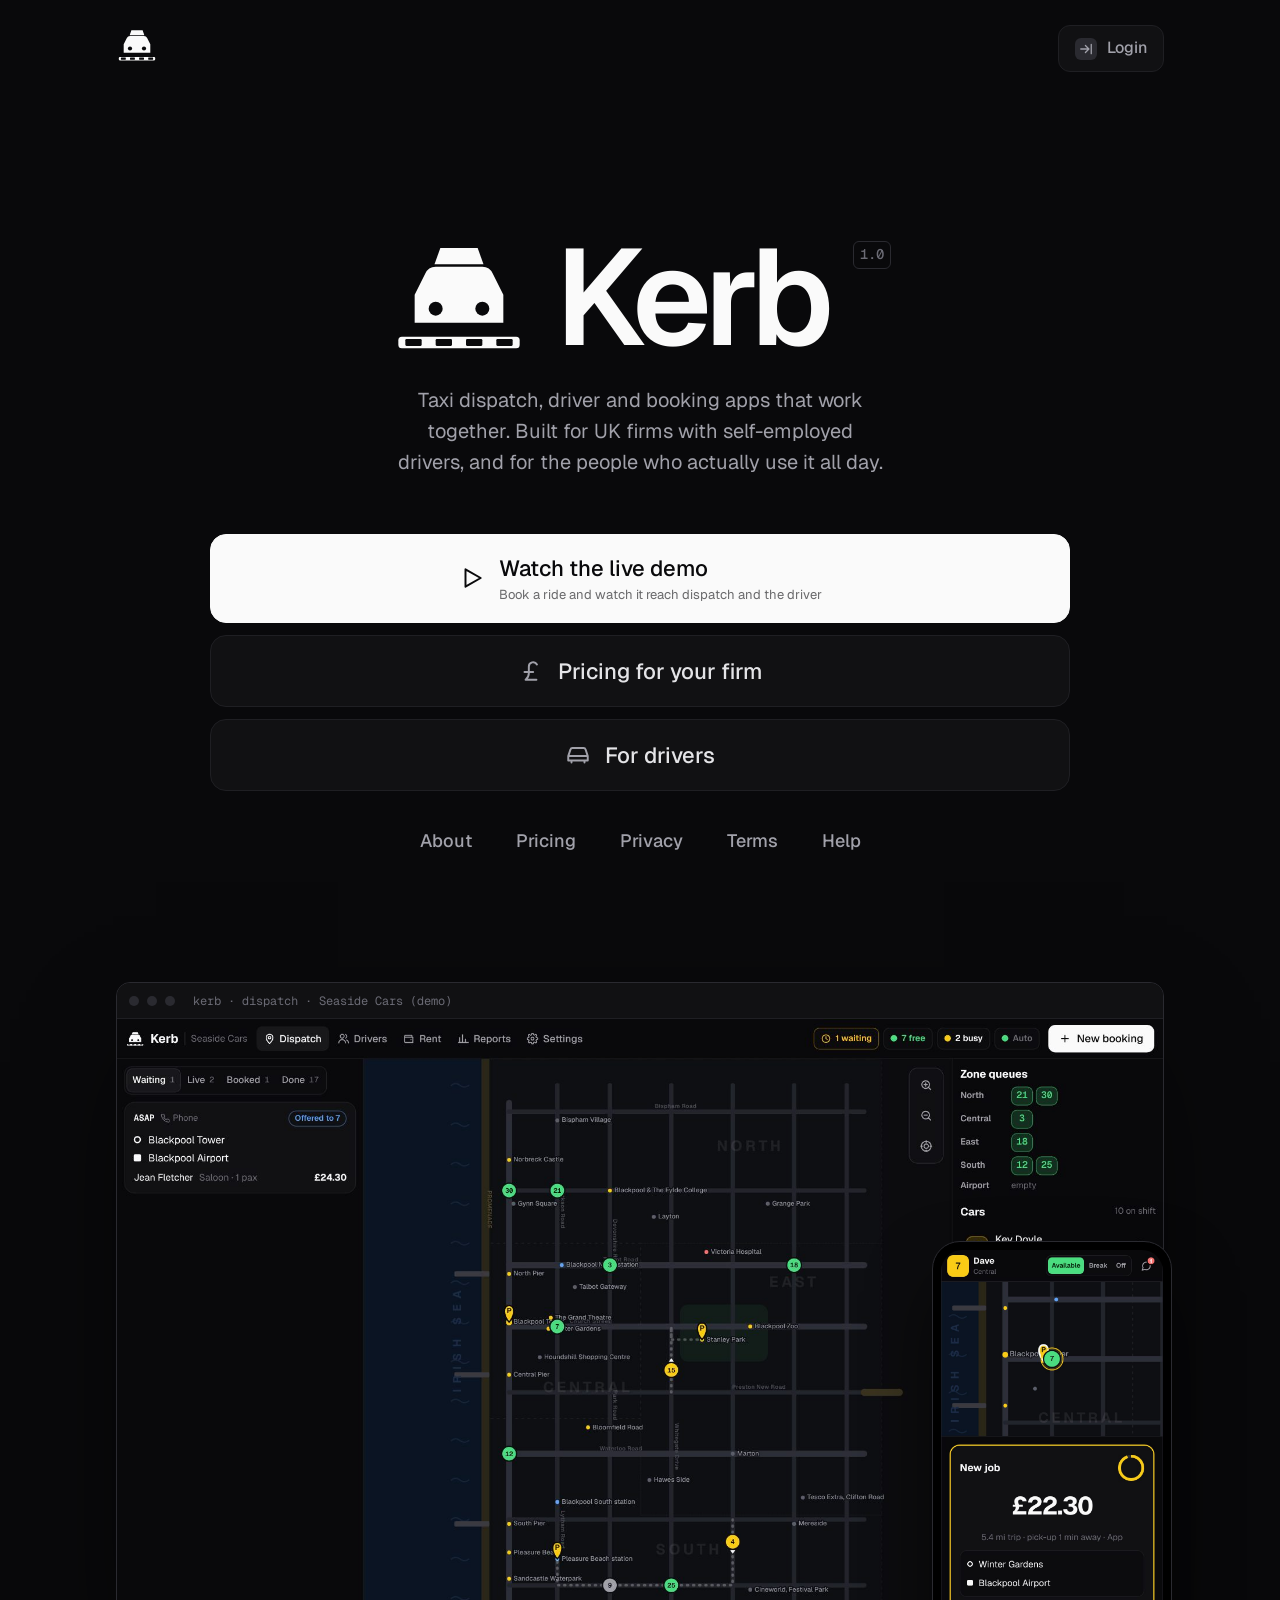
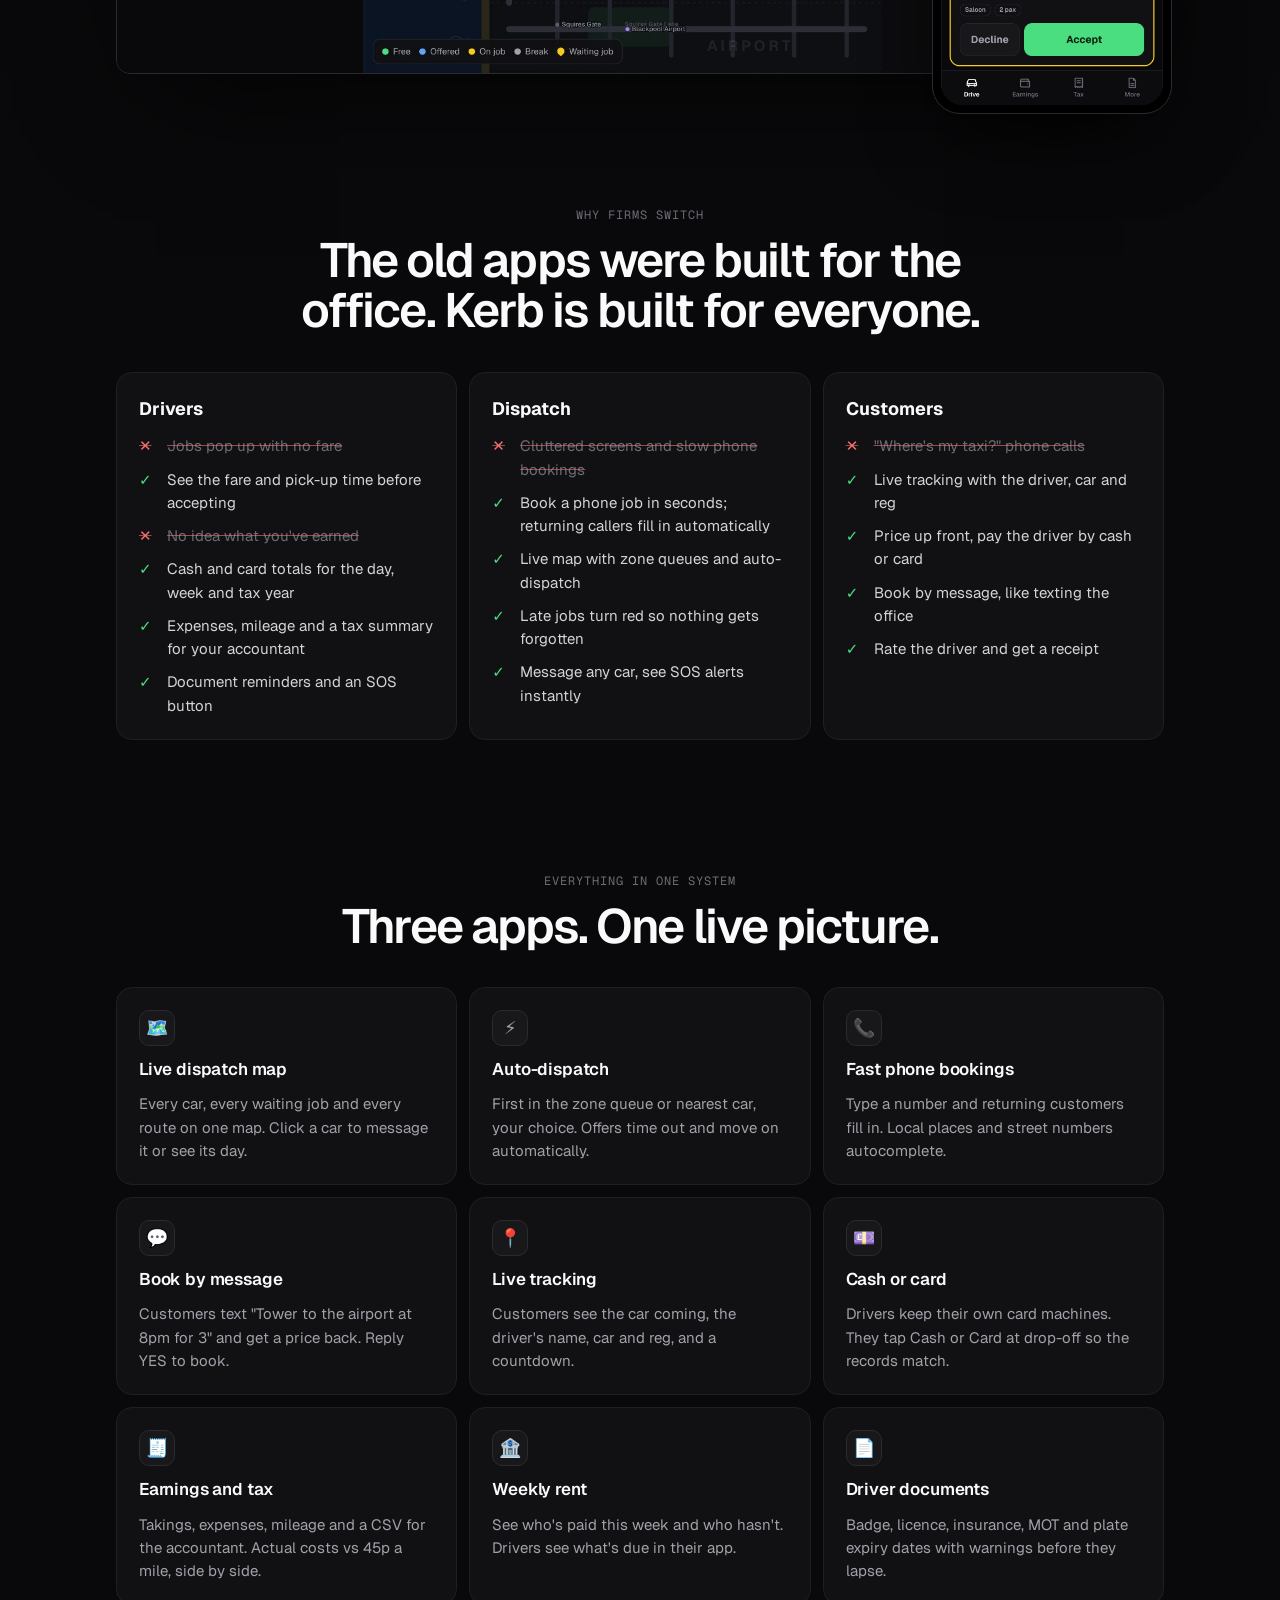
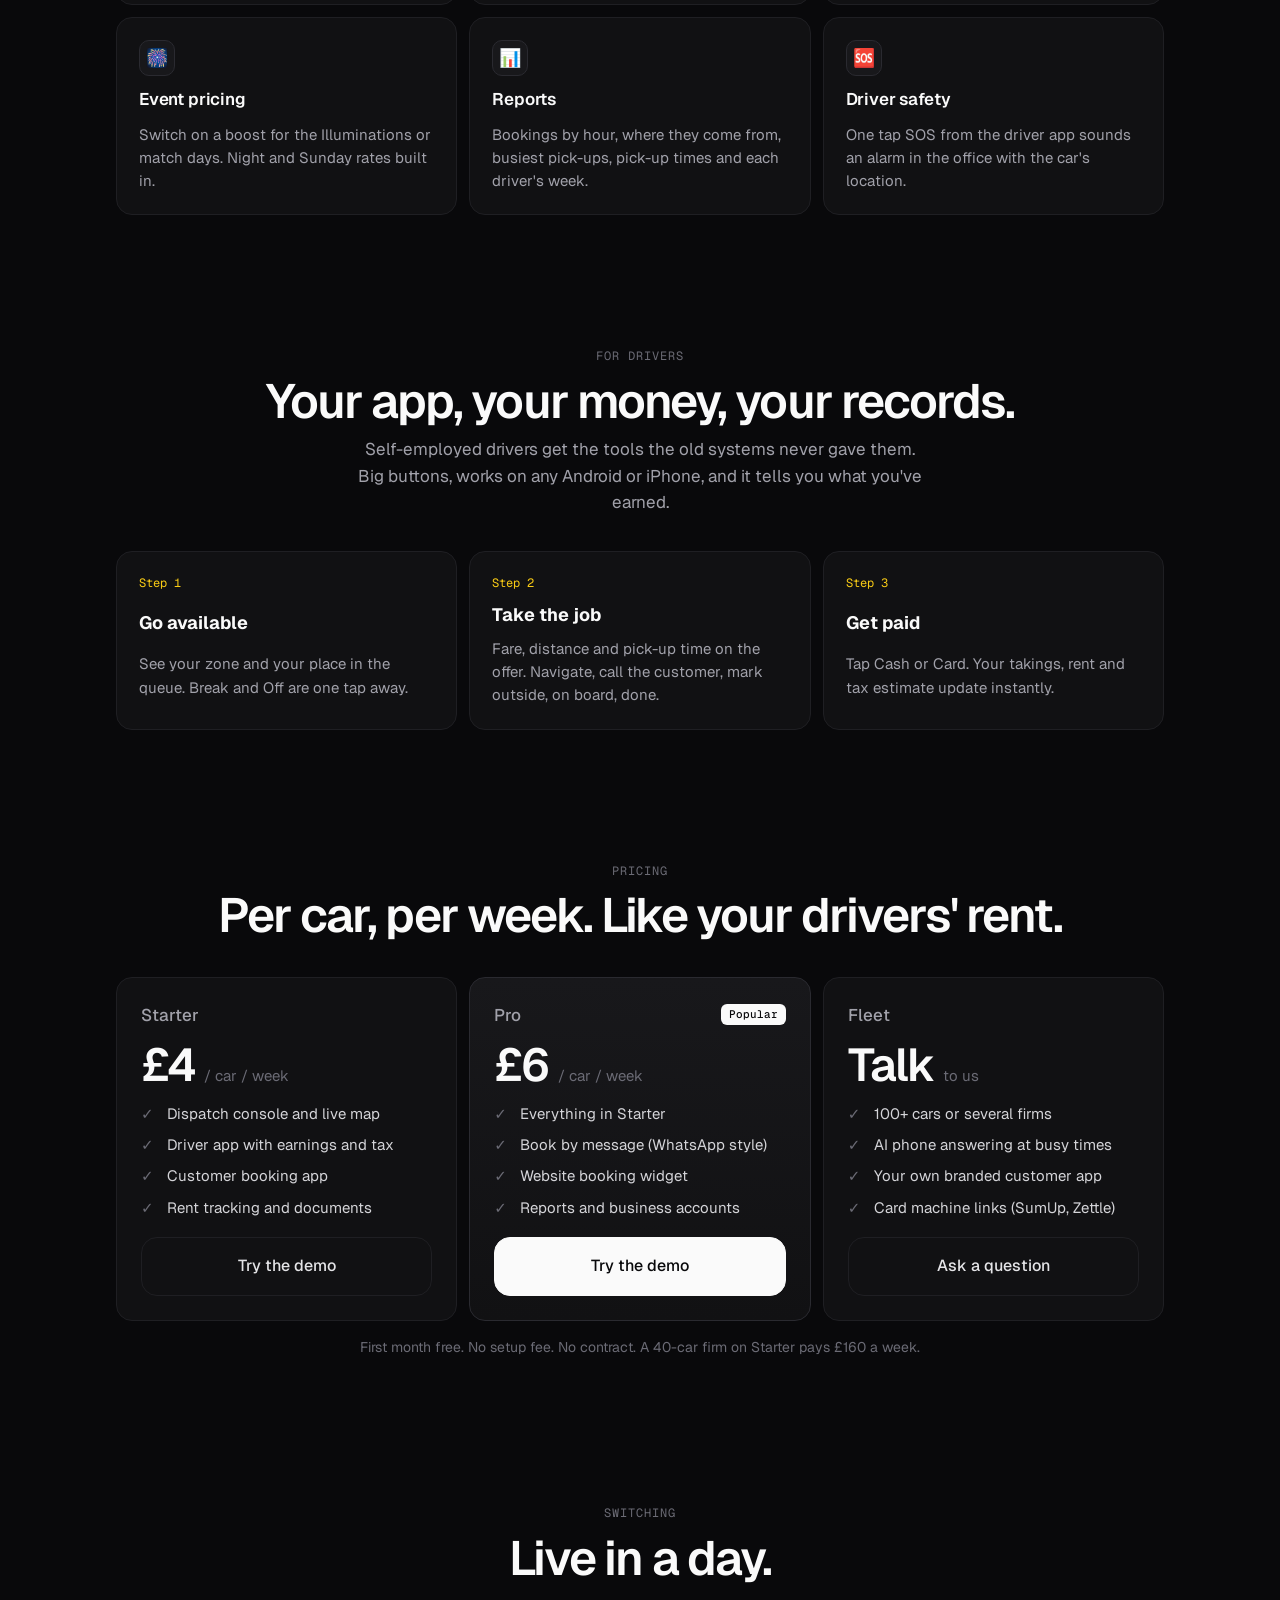
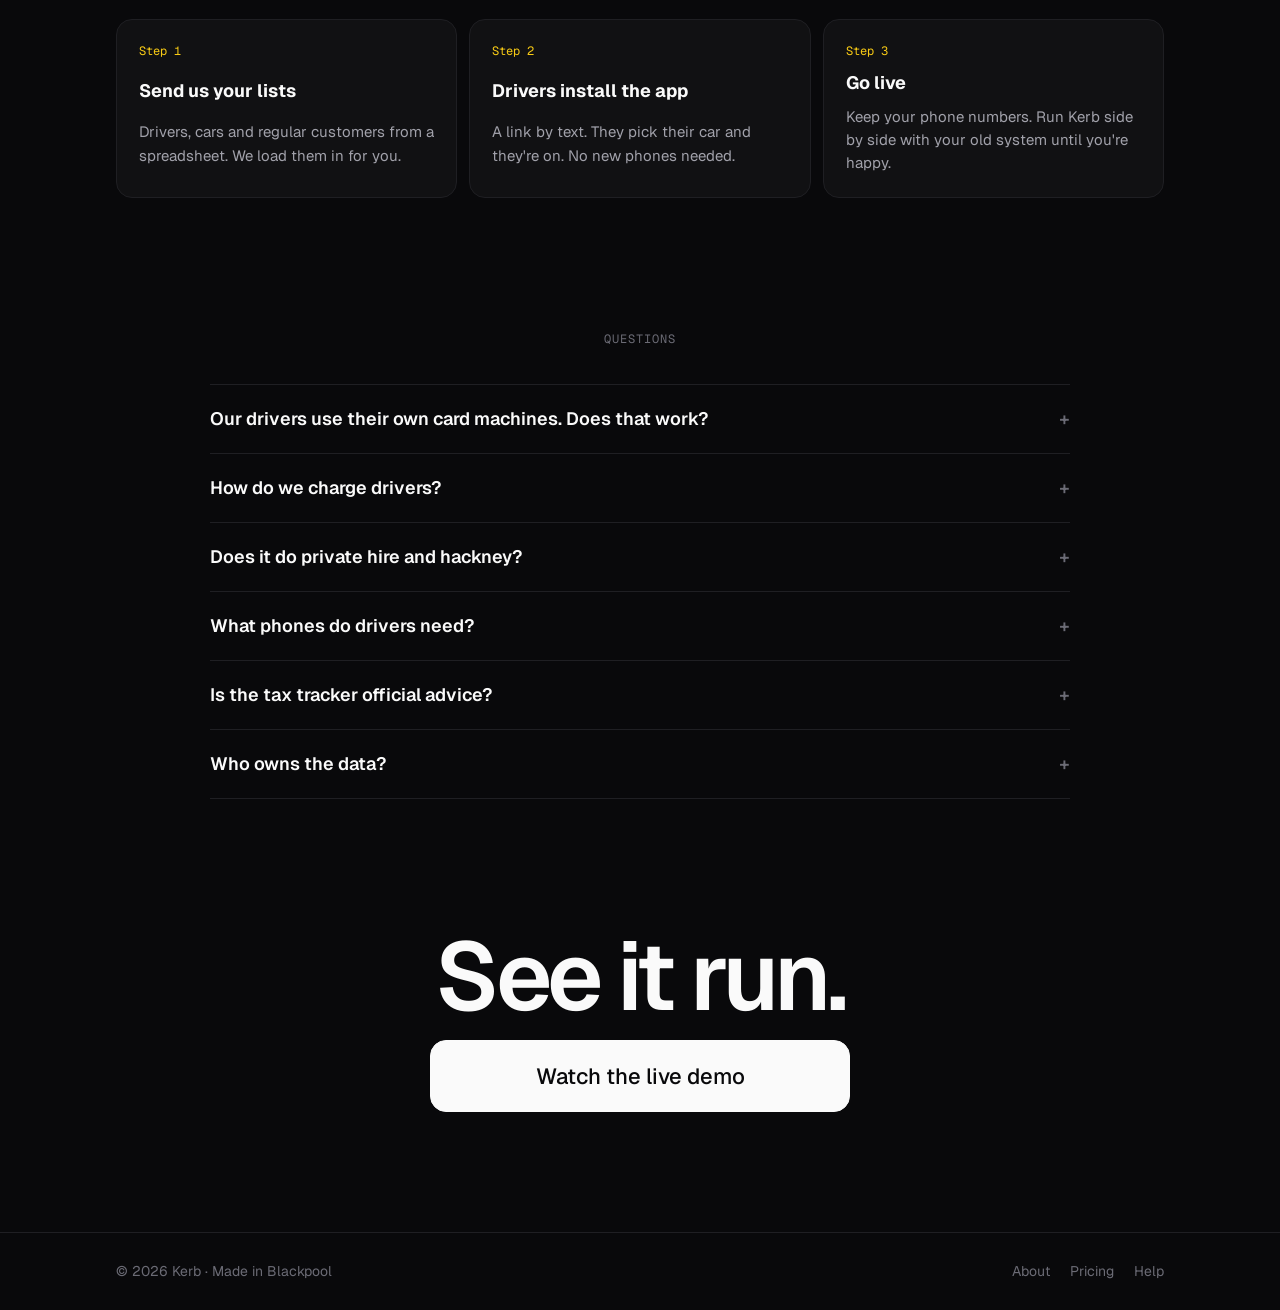
==== kerb/index.html @ 684c8a91 "Add Kerb: taxi booking, driver and dispatch apps plus website Customer app (booking, live tracking, " ====
<!doctype html>
<html lang="en">
<head>
<meta charset="utf-8">
<meta name="viewport" content="width=device-width, initial-scale=1, viewport-fit=cover">
<title>Kerb</title>
<meta name="claude:viewport-fit-sides" content="cover">
<meta name="description" content="Kerb: taxi dispatch, driver and customer booking apps that work together. Built for UK firms with self-employed drivers.">
<meta name="theme-color" content="#09090B">
<meta property="og:title" content="Kerb">
<meta property="og:description" content="Dispatch and booking that drivers actually like.">
<meta property="og:image" content="assets/shot-dispatch.jpg">
<link rel="icon" href="assets/icon.svg" type="image/svg+xml">
<link rel="preconnect" href="https://fonts.googleapis.com">
<link rel="preconnect" href="https://fonts.gstatic.com" crossorigin>
<link rel="stylesheet" href="https://fonts.googleapis.com/css2?family=Geist:wght@400;500;600;700&family=Geist+Mono:wght@400;500&display=swap">
<link rel="stylesheet" href="css/tokens.css">
<link rel="stylesheet" href="css/site.css">
</head>
<body class="site">
<svg width="0" height="0" style="position:absolute" aria-hidden="true">
  <defs>
    <symbol id="logo" viewBox="0 0 120 120">
      <path fill="currentColor" d="M44 18h32l5 14H39z"/>
      <path fill="currentColor" d="M22 58l9-18a10 10 0 0 1 9-6h40a10 10 0 0 1 9 6l9 18v24H22z"/>
      <circle cx="40" cy="70" r="6" fill="var(--bg)"/><circle cx="80" cy="70" r="6" fill="var(--bg)"/>
      <rect x="8" y="94" width="104" height="10" rx="3" fill="currentColor"/>
      <rect x="14" y="96" width="14" height="6" rx="1" fill="var(--bg)"/><rect x="40" y="96" width="14" height="6" rx="1" fill="var(--bg)"/><rect x="66" y="96" width="14" height="6" rx="1" fill="var(--bg)"/><rect x="92" y="96" width="14" height="6" rx="1" fill="var(--bg)"/>
    </symbol>
  </defs>
</svg>

<div class="page">
  <header class="top">
    <a href="#top" aria-label="Kerb home"><svg class="logo" width="42" height="42" viewBox="0 0 120 120"><use href="#logo"/></svg></a>
    <a class="login" href="app.html#dispatch" data-app="dispatch"><span class="ic"><svg width="14" height="14" viewBox="0 0 24 24" fill="none" stroke="currentColor" stroke-width="2.2" stroke-linecap="round" stroke-linejoin="round"><path d="M3 12h13M11 6l6 6-6 6M21 4v16"/></svg></span>Login</a>
  </header>

  <main id="top">
    <div class="hero narrow">
      <div class="brand">
        <svg class="logo" viewBox="0 0 120 120" aria-hidden="true"><use href="#logo"/></svg>
        <h1>Kerb</h1><span class="ver">1.0</span>
      </div>
      <p class="tag">Taxi dispatch, driver and booking apps that work together. Built for UK firms with self-employed drivers, and for the people who actually use it all day.</p>

      <nav class="stack" aria-label="Main">
        <a class="big primary" href="app.html#demo" data-app="demo">
          <svg viewBox="0 0 24 24" fill="none" stroke="currentColor" stroke-width="1.8" stroke-linecap="round" stroke-linejoin="round"><path d="M6 4l14 8-14 8z"/></svg>
          <span>Watch the live demo<span class="sub">Book a ride and watch it reach dispatch and the driver</span></span>
        </a>
        <a class="big" href="#pricing">
          <svg viewBox="0 0 24 24" fill="none" stroke="currentColor" stroke-width="1.8" stroke-linecap="round" stroke-linejoin="round"><path d="M17 20H7c2-1.5 3-3.5 3-6V8a4 4 0 0 1 7.5-2M6 13h8"/></svg>
          Pricing for your firm
        </a>
        <a class="big" href="#drivers">
          <svg viewBox="0 0 24 24" fill="none" stroke="currentColor" stroke-width="1.8" stroke-linecap="round" stroke-linejoin="round"><path d="M5 17h14M6 17v2M18 17v2M3 13l2-6a2 2 0 0 1 2-1.4h10A2 2 0 0 1 19 7l2 6v4H3zM3 13h18"/></svg>
          For drivers
        </a>
      </nav>

      <nav class="links" aria-label="Info">
        <a href="#why">About</a>
        <a href="#pricing">Pricing</a>
        <a href="#faq">Privacy</a>
        <a href="#faq">Terms</a>
        <a href="#faq">Help</a>
      </nav>
    </div>

    <div class="shots">
      <div class="window">
        <div class="chrome"><i></i><i></i><i></i><span>kerb · dispatch · Seaside Cars (demo)</span></div>
        <img class="contain" src="assets/shot-dispatch.jpg" alt="Kerb dispatch console: a live map of Blackpool with cars, zone queues and the job board" width="1440" height="900">
      </div>
      <div class="phone"><img src="assets/shot-driver.jpg" alt="Kerb driver app showing a new job offer with the fare and Accept button" width="390" height="800"></div>
    </div>

    <section id="why">
      <div class="sh">
        <span class="k">Why firms switch</span>
        <h2>The old apps were built for the office. Kerb is built for everyone.</h2>
      </div>
      <div class="pains">
        <div class="pain"><h3>Drivers</h3><ul>
          <li class="was">Jobs pop up with no fare</li><li class="now">See the fare and pick-up time before accepting</li>
          <li class="was">No idea what you've earned</li><li class="now">Cash and card totals for the day, week and tax year</li>
          <li class="now">Expenses, mileage and a tax summary for your accountant</li>
          <li class="now">Document reminders and an SOS button</li></ul></div>
        <div class="pain"><h3>Dispatch</h3><ul>
          <li class="was">Cluttered screens and slow phone bookings</li><li class="now">Book a phone job in seconds; returning callers fill in automatically</li>
          <li class="now">Live map with zone queues and auto-dispatch</li>
          <li class="now">Late jobs turn red so nothing gets forgotten</li>
          <li class="now">Message any car, see SOS alerts instantly</li></ul></div>
        <div class="pain"><h3>Customers</h3><ul>
          <li class="was">"Where's my taxi?" phone calls</li><li class="now">Live tracking with the driver, car and reg</li>
          <li class="now">Price up front, pay the driver by cash or card</li>
          <li class="now">Book by message, like texting the office</li>
          <li class="now">Rate the driver and get a receipt</li></ul></div>
      </div>
    </section>

    <section id="features">
      <div class="sh"><span class="k">Everything in one system</span><h2>Three apps. One live picture.</h2></div>
      <div class="grid">
        <div class="feat"><span class="fi">🗺️</span><h3>Live dispatch map</h3><p>Every car, every waiting job and every route on one map. Click a car to message it or see its day.</p></div>
        <div class="feat"><span class="fi">⚡</span><h3>Auto-dispatch</h3><p>First in the zone queue or nearest car, your choice. Offers time out and move on automatically.</p></div>
        <div class="feat"><span class="fi">📞</span><h3>Fast phone bookings</h3><p>Type a number and returning customers fill in. Local places and street numbers autocomplete.</p></div>
        <div class="feat"><span class="fi">💬</span><h3>Book by message</h3><p>Customers text "Tower to the airport at 8pm for 3" and get a price back. Reply YES to book.</p></div>
        <div class="feat"><span class="fi">📍</span><h3>Live tracking</h3><p>Customers see the car coming, the driver's name, car and reg, and a countdown.</p></div>
        <div class="feat"><span class="fi">💷</span><h3>Cash or card</h3><p>Drivers keep their own card machines. They tap Cash or Card at drop-off so the records match.</p></div>
        <div class="feat"><span class="fi">🧾</span><h3>Earnings and tax</h3><p>Takings, expenses, mileage and a CSV for the accountant. Actual costs vs 45p a mile, side by side.</p></div>
        <div class="feat"><span class="fi">🏦</span><h3>Weekly rent</h3><p>See who's paid this week and who hasn't. Drivers see what's due in their app.</p></div>
        <div class="feat"><span class="fi">📄</span><h3>Driver documents</h3><p>Badge, licence, insurance, MOT and plate expiry dates with warnings before they lapse.</p></div>
        <div class="feat"><span class="fi">🎆</span><h3>Event pricing</h3><p>Switch on a boost for the Illuminations or match days. Night and Sunday rates built in.</p></div>
        <div class="feat"><span class="fi">📊</span><h3>Reports</h3><p>Bookings by hour, where they come from, busiest pick-ups, pick-up times and each driver's week.</p></div>
        <div class="feat"><span class="fi">🆘</span><h3>Driver safety</h3><p>One tap SOS from the driver app sounds an alarm in the office with the car's location.</p></div>
      </div>
    </section>

    <section id="drivers">
      <div class="sh"><span class="k">For drivers</span><h2>Your app, your money, your records.</h2><p>Self-employed drivers get the tools the old systems never gave them. Big buttons, works on any Android or iPhone, and it tells you what you've earned.</p></div>
      <div class="steps3">
        <div class="step3"><h3>Go available</h3><p>See your zone and your place in the queue. Break and Off are one tap away.</p></div>
        <div class="step3"><h3>Take the job</h3><p>Fare, distance and pick-up time on the offer. Navigate, call the customer, mark outside, on board, done.</p></div>
        <div class="step3"><h3>Get paid</h3><p>Tap Cash or Card. Your takings, rent and tax estimate update instantly.</p></div>
      </div>
    </section>

    <section id="pricing">
      <div class="sh"><span class="k">Pricing</span><h2>Per car, per week. Like your drivers' rent.</h2></div>
      <div class="plans">
        <div class="plan">
          <div class="nm">Starter</div>
          <div class="pr">£4 <small>/ car / week</small></div>
          <ul><li>Dispatch console and live map</li><li>Driver app with earnings and tax</li><li>Customer booking app</li><li>Rent tracking and documents</li></ul>
          <a class="big" href="app.html#demo" data-app="demo">Try the demo</a>
        </div>
        <div class="plan hl">
          <div class="nm">Pro <span class="pop">Popular</span></div>
          <div class="pr">£6 <small>/ car / week</small></div>
          <ul><li>Everything in Starter</li><li>Book by message (WhatsApp style)</li><li>Website booking widget</li><li>Reports and business accounts</li></ul>
          <a class="big primary" href="app.html#demo" data-app="demo">Try the demo</a>
        </div>
        <div class="plan">
          <div class="nm">Fleet</div>
          <div class="pr">Talk <small>to us</small></div>
          <ul><li>100+ cars or several firms</li><li>AI phone answering at busy times</li><li>Your own branded customer app</li><li>Card machine links (SumUp, Zettle)</li></ul>
          <a class="big" href="#faq">Ask a question</a>
        </div>
      </div>
      <p class="beta">First month free. No setup fee. No contract. A 40-car firm on Starter pays £160 a week.</p>
    </section>

    <section id="switch">
      <div class="sh"><span class="k">Switching</span><h2>Live in a day.</h2></div>
      <div class="steps3">
        <div class="step3"><h3>Send us your lists</h3><p>Drivers, cars and regular customers from a spreadsheet. We load them in for you.</p></div>
        <div class="step3"><h3>Drivers install the app</h3><p>A link by text. They pick their car and they're on. No new phones needed.</p></div>
        <div class="step3"><h3>Go live</h3><p>Keep your phone numbers. Run Kerb side by side with your old system until you're happy.</p></div>
      </div>
    </section>

    <section id="faq">
      <div class="sh"><span class="k">Questions</span></div>
      <div class="faq narrow">
        <details><summary>Our drivers use their own card machines. Does that work?</summary><p>Yes. Customers pay the driver by cash or card, and the driver taps which at drop-off. Kerb never touches the money. Links to SumUp and Zettle readers are coming so the fare goes straight to the machine.</p></details>
        <details><summary>How do we charge drivers?</summary><p>Set each driver's weekly rent. The office sees who's paid, and drivers see what's due in their earnings screen.</p></details>
        <details><summary>Does it do private hire and hackney?</summary><p>It's built around pre-booked private hire, with zone queues for ranks. Hackney meters and council-specific rules can be added per area.</p></details>
        <details><summary>What phones do drivers need?</summary><p>Any recent Android phone or iPhone. The app is built for big thumbs, bright sun and patchy signal.</p></details>
        <details><summary>Is the tax tracker official advice?</summary><p>No. It gives drivers clear totals and estimates, and a file for their accountant. It doesn't replace an accountant or HMRC guidance.</p></details>
        <details><summary>Who owns the data?</summary><p>You do. Export your jobs, drivers and customers at any time. We don't sell data or show ads.</p></details>
      </div>
    </section>

    <section class="cta">
      <h2>See it run.</h2>
      <a class="big primary" href="app.html#demo" data-app="demo">Watch the live demo</a>
    </section>
  </main>
</div>

<footer>
  <div class="page">
    <span>© 2026 Kerb · Made in Blackpool</span>
    <span class="fl"><a href="#why">About</a><a href="#pricing">Pricing</a><a href="#faq">Help</a></span>
  </div>
</footer>

<script>
  // Inside Claude, app buttons open the live app; anywhere else they open app.html next to this page.
  (function () {
    var LIVE_APP = "https://claude.ai/artifact/KzXimsPWuop1ca4mtLKLNR";
    if (window.claude && typeof window.claude.use === "function" && LIVE_APP.indexOf("https://") === 0) {
      document.querySelectorAll("[data-app]").forEach(function (a) { a.href = LIVE_APP + "#" + a.getAttribute("data-app"); a.target = "_blank"; a.rel = "noopener"; });
    }
  })();
</script>
</body>
</html>
---- kerb/css/tokens.css ----
/* Design tokens. Dark brand look, with a taxi-amber accent used sparingly. */
:root {
  --bg: #09090B;
  --bg-2: #0C0C0E;
  --panel: #111113;
  --panel-2: #18181B;
  --hover: #1B1B20;
  --line: #1F1F23;
  --line-2: #2A2A30;
  --fg: #FAFAFA;
  --text: #D4D4D8;
  --muted: #A1A1AA;
  --dim: #6B6B75;
  --accent: #FAFAFA;
  --accent-ink: #09090B;
  --mention-bg: rgba(251, 191, 36, .07);
  --mention-line: #FBBF24;
  --ok: #4ADE80;
  --idle: #FBBF24;
  --dnd: #F87171;
  --bad: #F87171;
  --warn: #FBBF24;
  --info: #60A5FA;
  --shadow: 0 24px 80px -20px rgba(0, 0, 0, .8);
  --logo-eye: var(--bg);
  --sans: "Geist", ui-sans-serif, system-ui, -apple-system, "Segoe UI", Roboto, sans-serif;
  --mono: "Geist Mono", ui-monospace, "SF Mono", Menlo, Consolas, monospace;
  --fs: 15px;
  --r: 12px;
  --rail: 72px;
  --side: 248px;
  --panel-w: 280px;
  color-scheme: dark;
}
:root[data-skin="oled"] {
  --bg: #000000; --bg-2: #000000; --panel: #0A0A0A; --panel-2: #121212; --hover: #141414; --line: #1A1A1A; --line-2: #262626;
}
:root[data-skin="light"] {
  --bg: #FFFFFF; --bg-2: #F7F7F9; --panel: #F2F2F5; --panel-2: #E8E8ED; --hover: #EDEDF1; --line: #E4E4E9; --line-2: #D4D4DB;
  --fg: #111114; --text: #2A2A31; --muted: #5F5F6B; --dim: #8A8A96;
  --accent: #111114; --accent-ink: #FFFFFF;
  --mention-bg: rgba(217, 119, 6, .08); --mention-line: #D97706;
  --ok: #16A34A; --idle: #D97706; --dnd: #DC2626; --bad: #DC2626; --warn: #B45309; --info: #2563EB;
  --shadow: 0 24px 60px -20px rgba(0, 0, 0, .25);
  color-scheme: light;
}
---- kerb/css/site.css ----
/* Kerb website. Layout: one centred column like a product splash, then product shots and feature sections. */
* { box-sizing: border-box; }
[hidden] { display: none !important; }
html { scroll-behavior: smooth; }
body.site { margin: 0; background: var(--bg); color: var(--fg); font-family: var(--sans); font-size: 17px; line-height: 1.55; -webkit-font-smoothing: antialiased; }
body.site::before { content: ""; position: fixed; inset: 0 0 auto; height: env(safe-area-inset-top, 0px); z-index: 10; background: var(--bg); }
a { color: inherit; text-decoration: none; }
:focus-visible { outline: 2px solid var(--fg); outline-offset: 3px; border-radius: 8px; }
img { max-width: 100%; display: block; }
.logo { color: var(--fg); }

.page { max-width: 1080px; margin: 0 auto; padding-left: max(16px, env(safe-area-inset-left, 0px)); padding-right: max(16px, env(safe-area-inset-right, 0px)); }
.narrow { max-width: 860px; margin: 0 auto; }

.top { display: flex; justify-content: space-between; align-items: center; padding-block: 24px; }
.login { display: inline-flex; align-items: center; gap: 10px; padding: 10px 16px; border-radius: 12px; background: var(--panel); border: 1px solid var(--line); color: var(--muted); font-weight: 500; font-size: 16px; }
.login:hover { color: var(--fg); background: var(--panel-2); }
.login .ic { width: 22px; height: 22px; border-radius: 6px; background: var(--line-2); display: grid; place-items: center; }

.hero { display: grid; justify-items: center; padding-block: clamp(48px, 11vw, 130px) clamp(32px, 5vw, 56px); }
.brand { display: flex; align-items: center; gap: clamp(14px, 3vw, 26px); }
.brand .logo { width: clamp(80px, 15vw, 140px); height: auto; }
.brand h1 { margin: 0; font-weight: 600; font-size: clamp(60px, 14vw, 136px); letter-spacing: -.05em; line-height: 1; }
.tag { margin: 18px 0 0; color: var(--muted); font-size: clamp(17px, 2.2vw, 20px); text-align: center; max-width: 30em; text-wrap: balance; }

.stack { display: grid; gap: 12px; width: 100%; margin-top: clamp(36px, 6vw, 56px); }
.big { display: flex; align-items: center; justify-content: center; gap: 14px; min-height: 72px; padding: 16px 20px; border-radius: 16px; background: var(--panel); border: 1px solid var(--line); font-size: clamp(18px, 2.6vw, 22px); font-weight: 500; color: #E4E4E7; transition: background .15s, border-color .15s; }
.big:hover { background: var(--panel-2); border-color: var(--line-2); }
.big svg { width: 26px; height: 26px; color: var(--muted); flex: none; }
.big.primary { background: var(--fg); color: var(--bg); border-color: var(--fg); }
.big.primary svg { color: var(--bg); }
.big.primary:hover { filter: brightness(.92); }
.links { display: flex; flex-wrap: wrap; justify-content: center; gap: 10px clamp(18px, 4vw, 44px); margin-top: 36px; color: var(--muted); font-size: clamp(15px, 2vw, 18px); font-weight: 500; }
.links a:hover { color: var(--fg); }

/* product shots */
.shots { position: relative; margin-top: clamp(40px, 6vw, 72px); }
.window { border: 1px solid var(--line-2); border-radius: 14px; overflow: hidden; background: var(--bg-2); box-shadow: 0 40px 120px -40px rgba(0,0,0,.9); }
.chrome { display: flex; align-items: center; gap: 8px; height: 36px; padding: 0 12px; border-bottom: 1px solid var(--line); background: var(--panel); }
.chrome i { width: 10px; height: 10px; border-radius: 50%; background: var(--line-2); }
.chrome span { margin-left: 10px; font-family: var(--mono); font-size: 12px; color: var(--dim); }
.window img { width: 100%; height: auto; aspect-ratio: 1280 / 780; object-fit: cover; }
.phone { position: absolute; right: -8px; bottom: -40px; width: clamp(150px, 24%, 240px); border-radius: 28px; padding: 8px; background: #000; border: 1px solid var(--line-2); box-shadow: 0 30px 80px -20px rgba(0,0,0,.9); }
.phone img { border-radius: 21px; aspect-ratio: 390 / 800; object-fit: cover; width: 100%; height: auto; }
@media (max-width: 640px) { .phone { position: relative; right: auto; bottom: auto; width: 62%; margin: -60px 0 0 auto; } }

section { padding-block: clamp(80px, 11vw, 132px) 0; }
.sh { display: grid; gap: 10px; justify-items: center; text-align: center; margin-bottom: 36px; }
.k { font-family: var(--mono); font-size: 12px; color: var(--dim); letter-spacing: .08em; text-transform: uppercase; }
.sh h2 { margin: 0; font-size: clamp(30px, 5vw, 48px); font-weight: 600; letter-spacing: -.04em; line-height: 1.05; text-wrap: balance; max-width: 18em; }
.sh p { color: var(--muted); max-width: 34em; margin: 0; }

.grid { display: grid; grid-template-columns: repeat(3, minmax(0, 1fr)); gap: 12px; }
.feat { background: var(--panel); border: 1px solid var(--line); border-radius: 16px; padding: 22px; display: grid; gap: 10px; align-content: start; }
.fi { width: 36px; height: 36px; border-radius: 10px; background: var(--panel-2); border: 1px solid var(--line-2); display: grid; place-items: center; color: var(--muted); font-size: 18px; }
.feat h3 { margin: 0; font-size: 17px; font-weight: 600; letter-spacing: -.01em; }
.feat p { margin: 0; color: var(--muted); font-size: 15px; }
.feat code { font-family: var(--mono); font-size: 13px; color: var(--fg); background: var(--panel-2); padding: 1px 6px; border-radius: 5px; }
@media (max-width: 880px) { .grid { grid-template-columns: repeat(2, minmax(0, 1fr)); } }
@media (max-width: 560px) { .grid { grid-template-columns: 1fr; } }

.plans { display: grid; grid-template-columns: repeat(3, minmax(0, 1fr)); gap: 12px; }
.plan { background: var(--panel); border: 1px solid var(--line); border-radius: 16px; padding: 24px; display: grid; gap: 14px; align-content: start; }
.plan.hl { border-color: var(--line-2); background: linear-gradient(180deg, var(--panel-2), var(--panel)); }
.plan .nm { display: flex; justify-content: space-between; align-items: center; color: var(--muted); font-weight: 500; }
.pop { font-family: var(--mono); font-size: 11px; color: var(--bg); background: var(--fg); padding: 2px 8px; border-radius: 6px; }
.pr { font-size: 46px; font-weight: 600; letter-spacing: -.04em; line-height: 1; font-variant-numeric: tabular-nums; }
.pr small { font-size: 15px; color: var(--dim); font-weight: 400; letter-spacing: 0; }
.plan ul { list-style: none; margin: 0; padding: 0; display: grid; gap: 8px; color: var(--text); font-size: 15px; }
.plan li { display: grid; grid-template-columns: 18px 1fr; gap: 8px; }
.plan li::before { content: "✓"; color: var(--dim); }
.plan .big { min-height: 50px; font-size: 16px; margin-top: 4px; }
.beta { text-align: center; color: var(--dim); font-size: 14px; margin-top: 16px; }
@media (max-width: 880px) { .plans { grid-template-columns: 1fr; } }

.install { display: grid; grid-template-columns: repeat(2, minmax(0, 1fr)); gap: 12px; }
.inst { background: var(--panel); border: 1px solid var(--line); border-radius: 16px; padding: 24px; display: grid; gap: 12px; align-content: start; }
.inst h3 { margin: 0; font-size: 19px; font-weight: 600; }
.inst ol { margin: 0; padding-left: 20px; color: var(--text); display: grid; gap: 6px; }
@media (max-width: 700px) { .install { grid-template-columns: 1fr; } }

.faq { border-top: 1px solid var(--line); }
.faq details { border-bottom: 1px solid var(--line); padding-block: 20px; }
.faq summary { cursor: pointer; list-style: none; display: flex; justify-content: space-between; gap: 16px; font-weight: 600; font-size: 18px; }
.faq summary::-webkit-details-marker { display: none; }
.faq summary::after { content: "+"; font-family: var(--mono); color: var(--dim); }
.faq details[open] summary::after { content: "–"; }
.faq details p { color: var(--muted); margin: 12px 0 0; max-width: 42em; }

.cta { text-align: center; display: grid; justify-items: center; gap: 18px; }
.cta h2 { margin: 0; font-size: clamp(44px, 9vw, 96px); font-weight: 600; letter-spacing: -.05em; line-height: .95; }
.cta .big { width: min(420px, 100%); }

footer { margin-top: clamp(80px, 10vw, 120px); border-top: 1px solid var(--line); }
footer .page { display: flex; flex-wrap: wrap; justify-content: space-between; align-items: center; gap: 16px; padding-block: 28px; color: var(--dim); font-size: 14px; }
footer .fl { display: flex; gap: 20px; flex-wrap: wrap; }
footer a:hover { color: var(--fg); }
@media (prefers-reduced-motion: reduce) { html { scroll-behavior: auto; } * { transition: none !important; } }

.big .sub { display: block; font-size: 13px; color: var(--dim); font-weight: 400; }
.big.primary .sub { color: color-mix(in srgb, var(--bg) 60%, transparent); }
.ver { font-family: var(--mono); font-size: 14px; font-weight: 500; letter-spacing: 0; color: var(--dim); border: 1px solid var(--line-2); border-radius: 6px; padding: 2px 6px; align-self: flex-start; margin-top: 14px; }
.taxi { color: #FACC15; }
.pains { display: grid; grid-template-columns: repeat(3, minmax(0, 1fr)); gap: 12px; }
.pain { background: var(--panel); border: 1px solid var(--line); border-radius: 16px; padding: 22px; display: grid; gap: 12px; align-content: start; }
.pain h3 { margin: 0; font-size: 18px; }
.pain ul { margin: 0; padding: 0; list-style: none; display: grid; gap: 10px; font-size: 15px; }
.pain li { display: grid; grid-template-columns: 22px 1fr; gap: 6px; color: var(--text); }
.pain li.was { color: var(--dim); text-decoration: line-through; text-decoration-color: color-mix(in srgb, var(--bad) 60%, transparent); }
.pain li.was::before { content: "✕"; color: var(--bad); text-decoration: none; }
.pain li.now::before { content: "✓"; color: var(--ok); }
@media (max-width: 880px) { .pains { grid-template-columns: 1fr; } }
.steps3 { display: grid; grid-template-columns: repeat(3, minmax(0, 1fr)); gap: 12px; counter-reset: s; }
.step3 { background: var(--panel); border: 1px solid var(--line); border-radius: 16px; padding: 22px; display: grid; gap: 8px; counter-increment: s; }
.step3::before { content: "Step " counter(s); font-family: var(--mono); font-size: 12px; color: #FACC15; }
.step3 h3 { margin: 0; font-size: 18px; } .step3 p { margin: 0; color: var(--muted); font-size: 15px; }
@media (max-width: 760px) { .steps3 { grid-template-columns: 1fr; } }
.window img.contain { aspect-ratio: auto; }
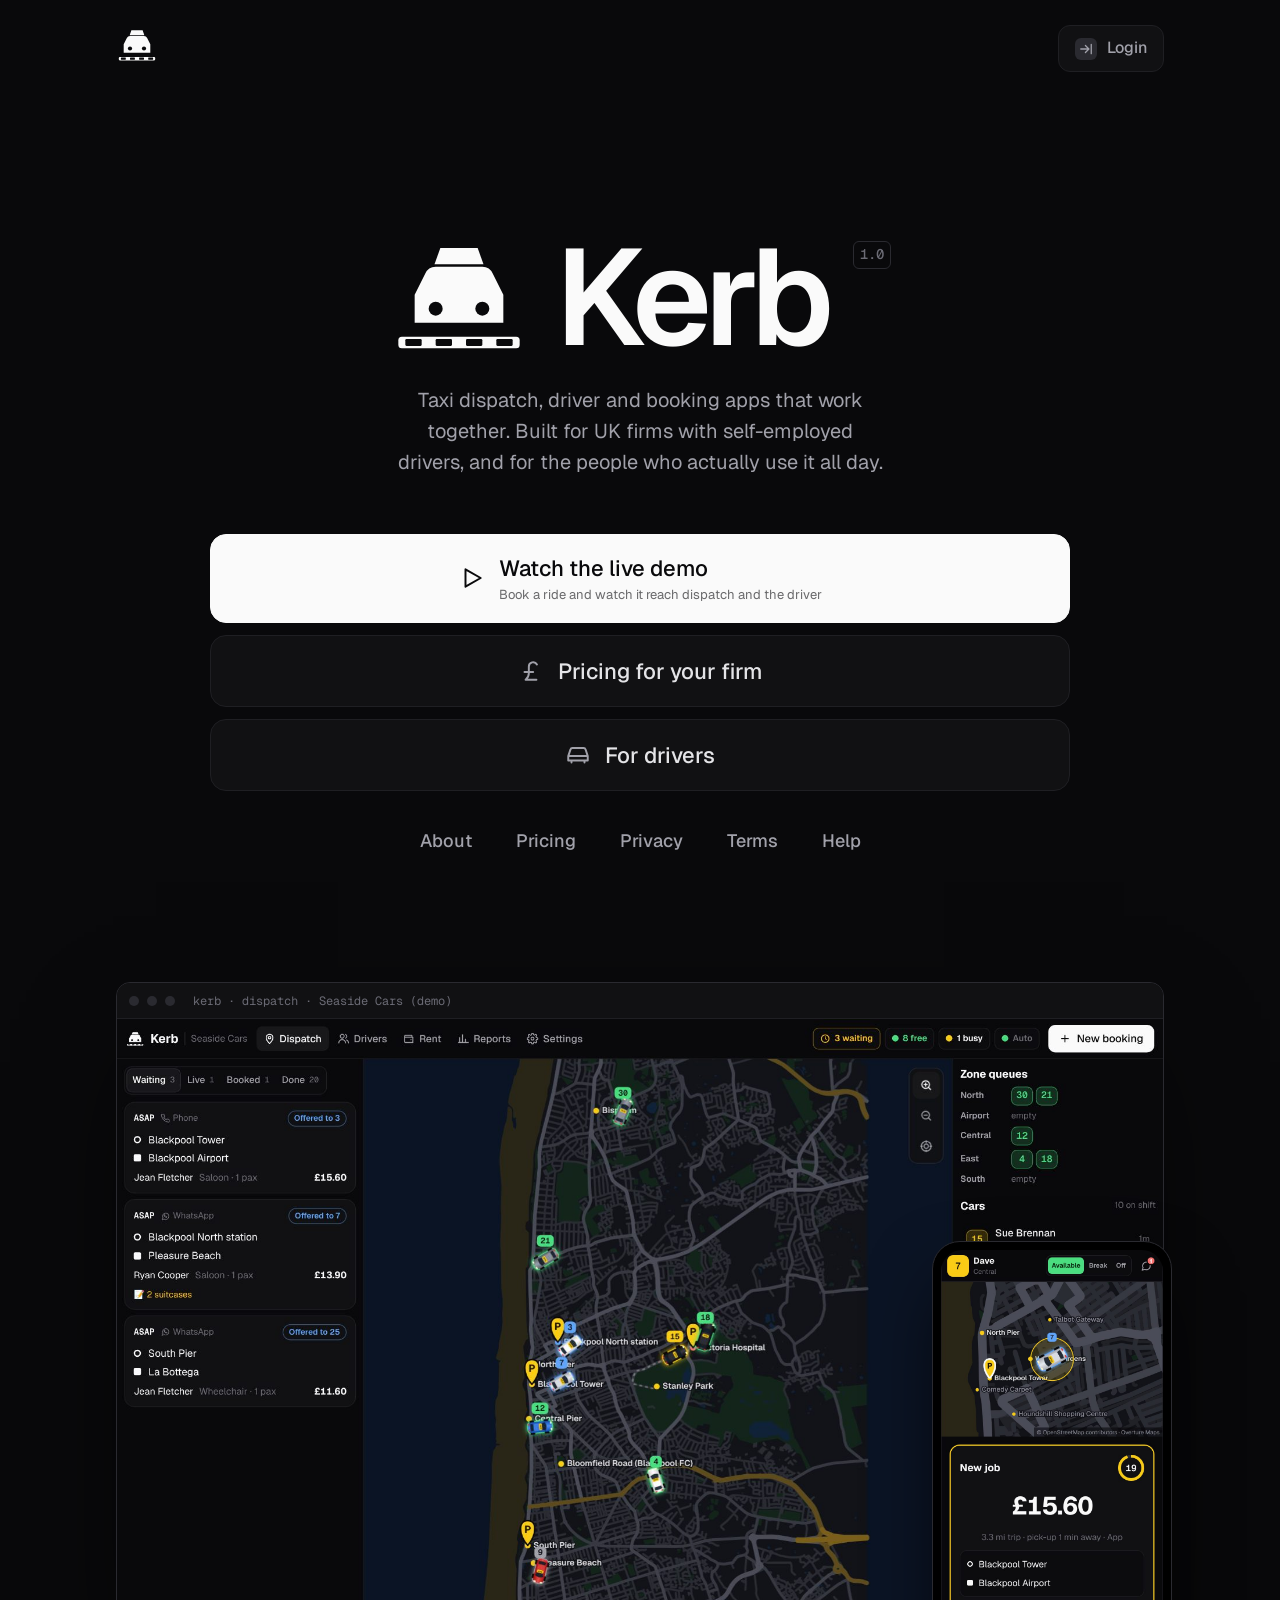
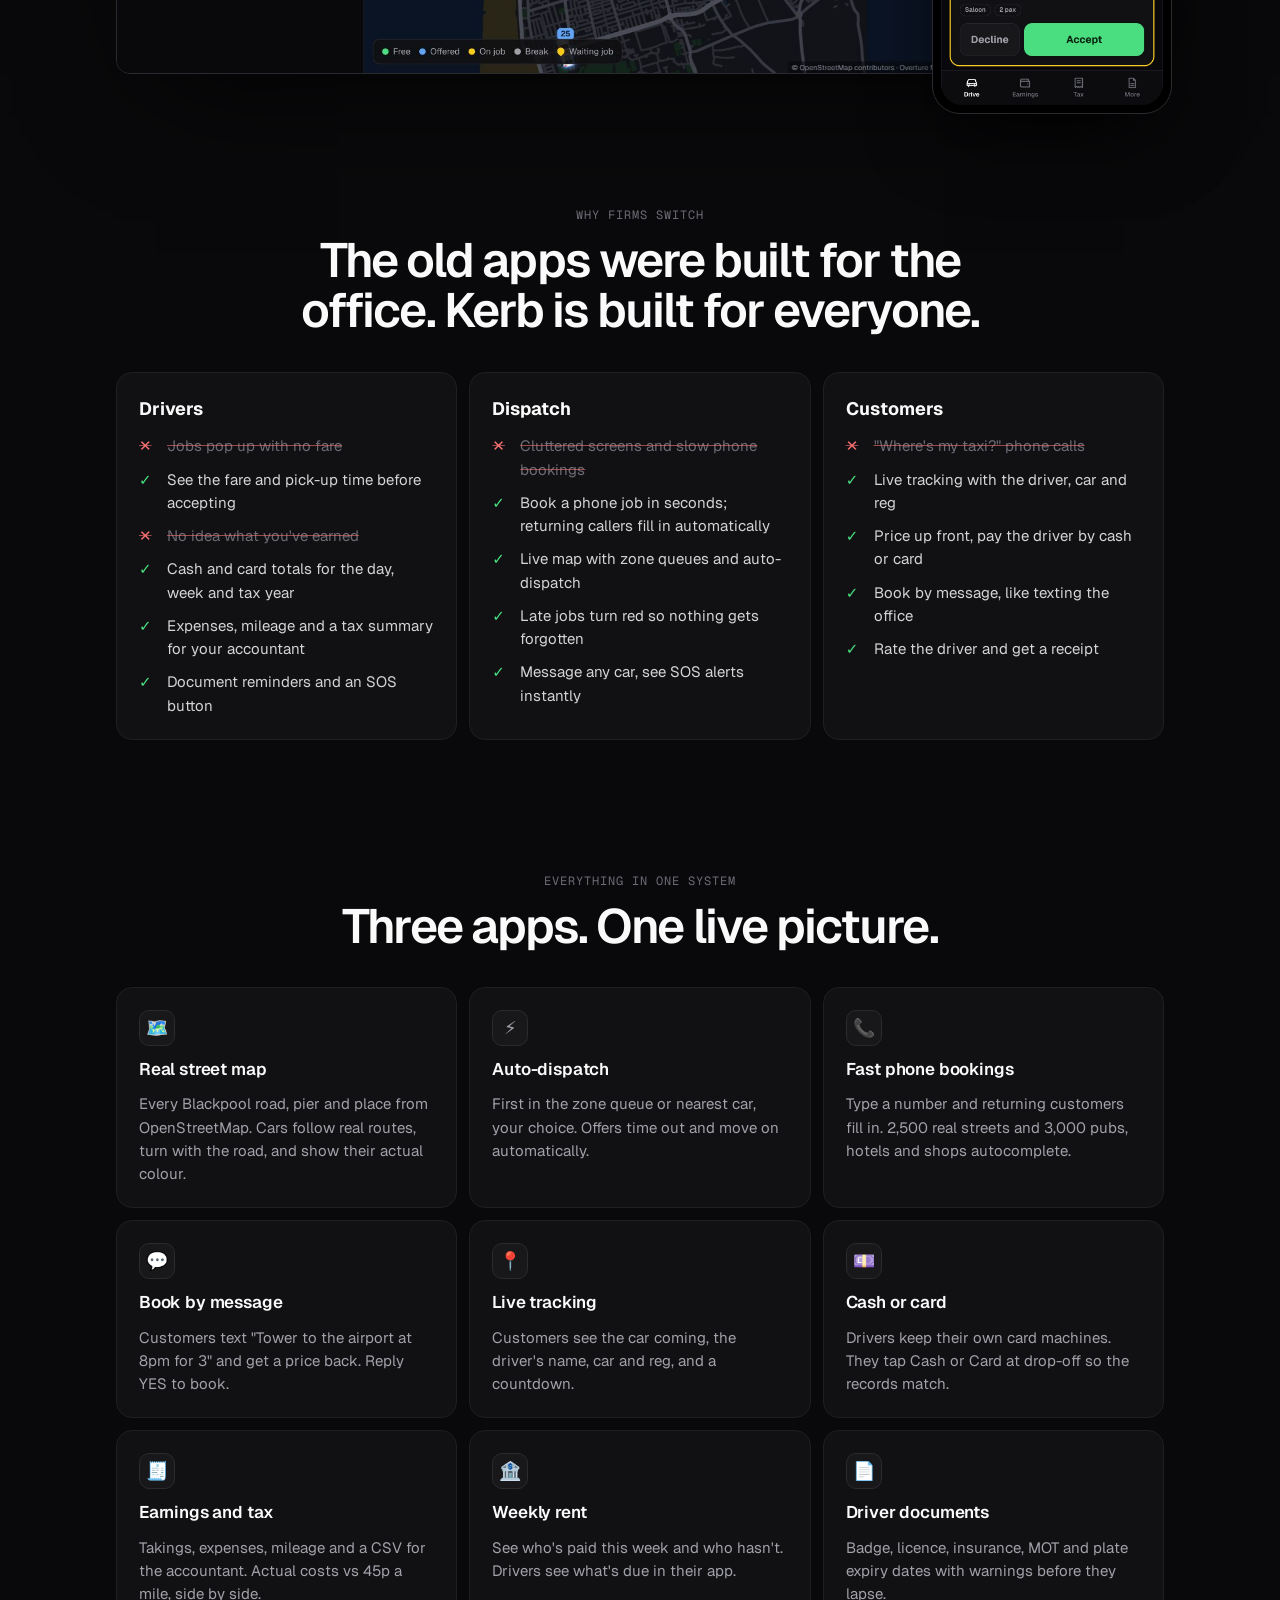
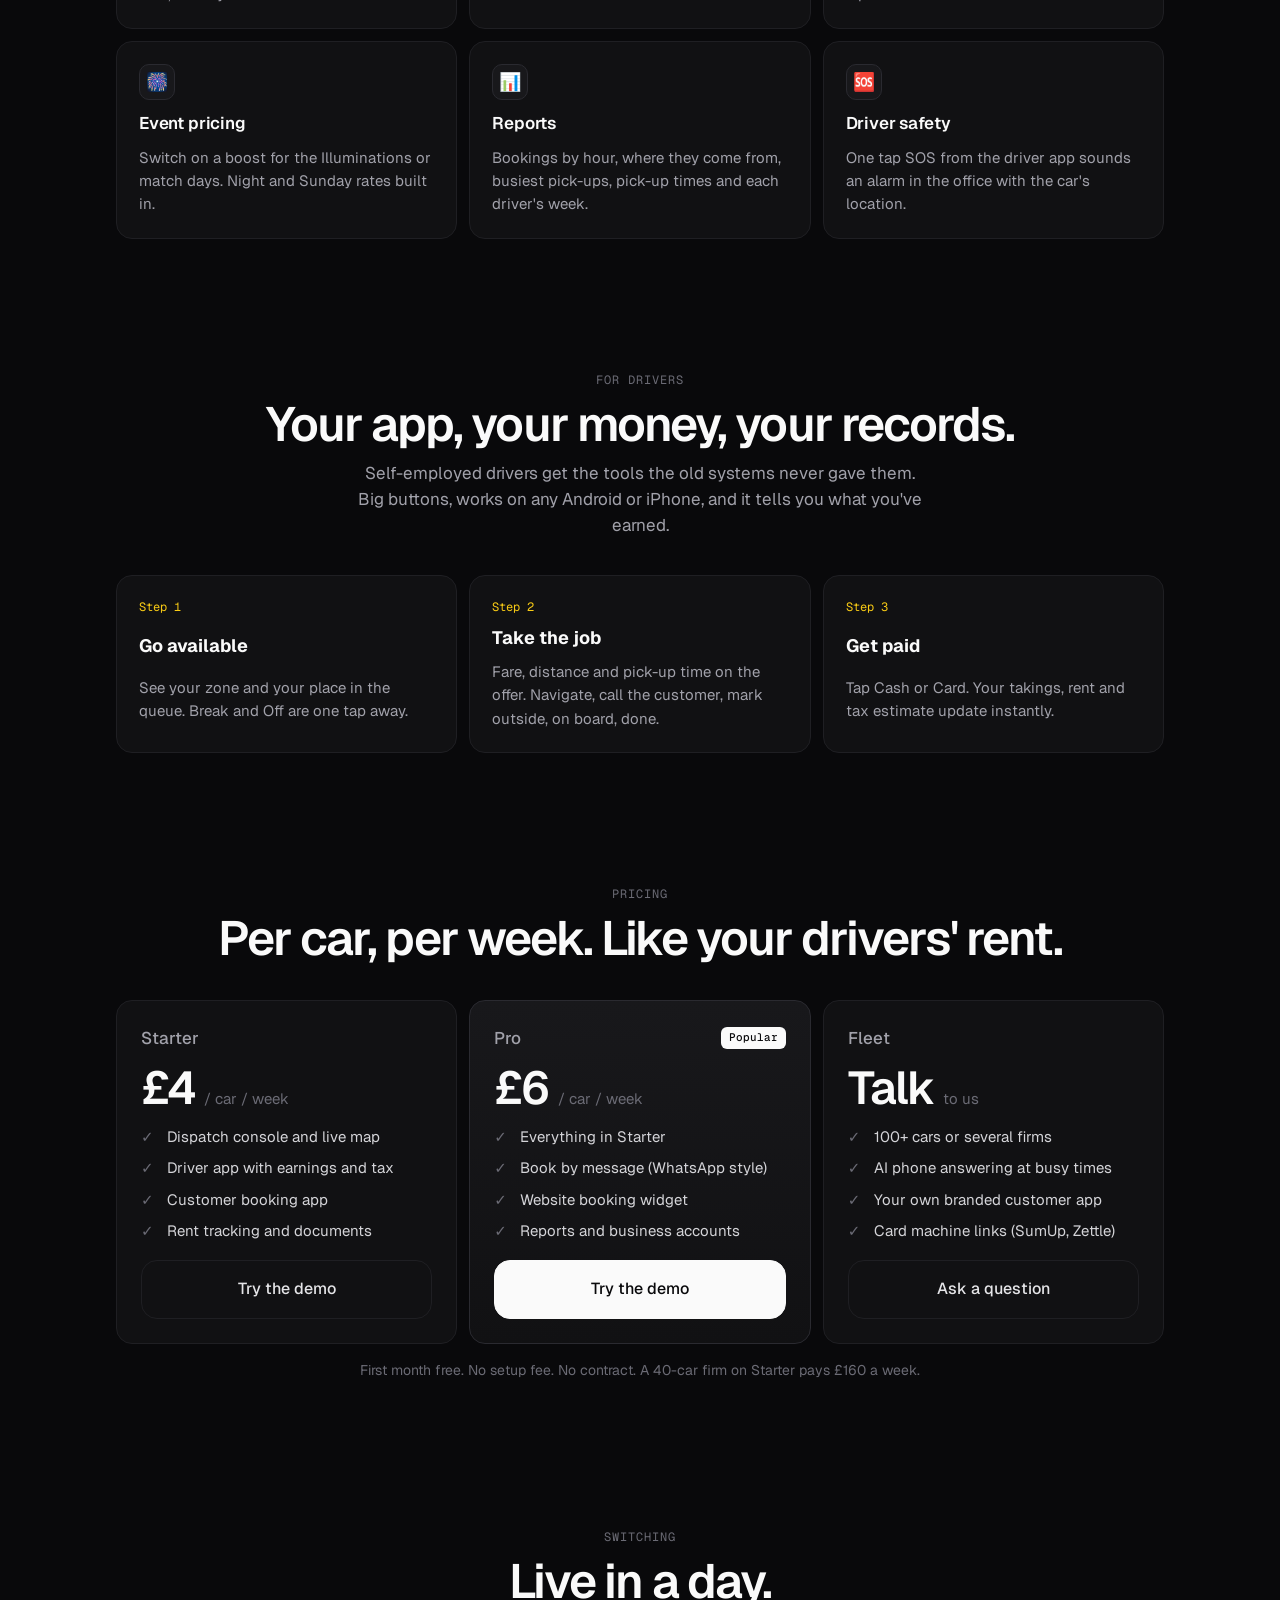
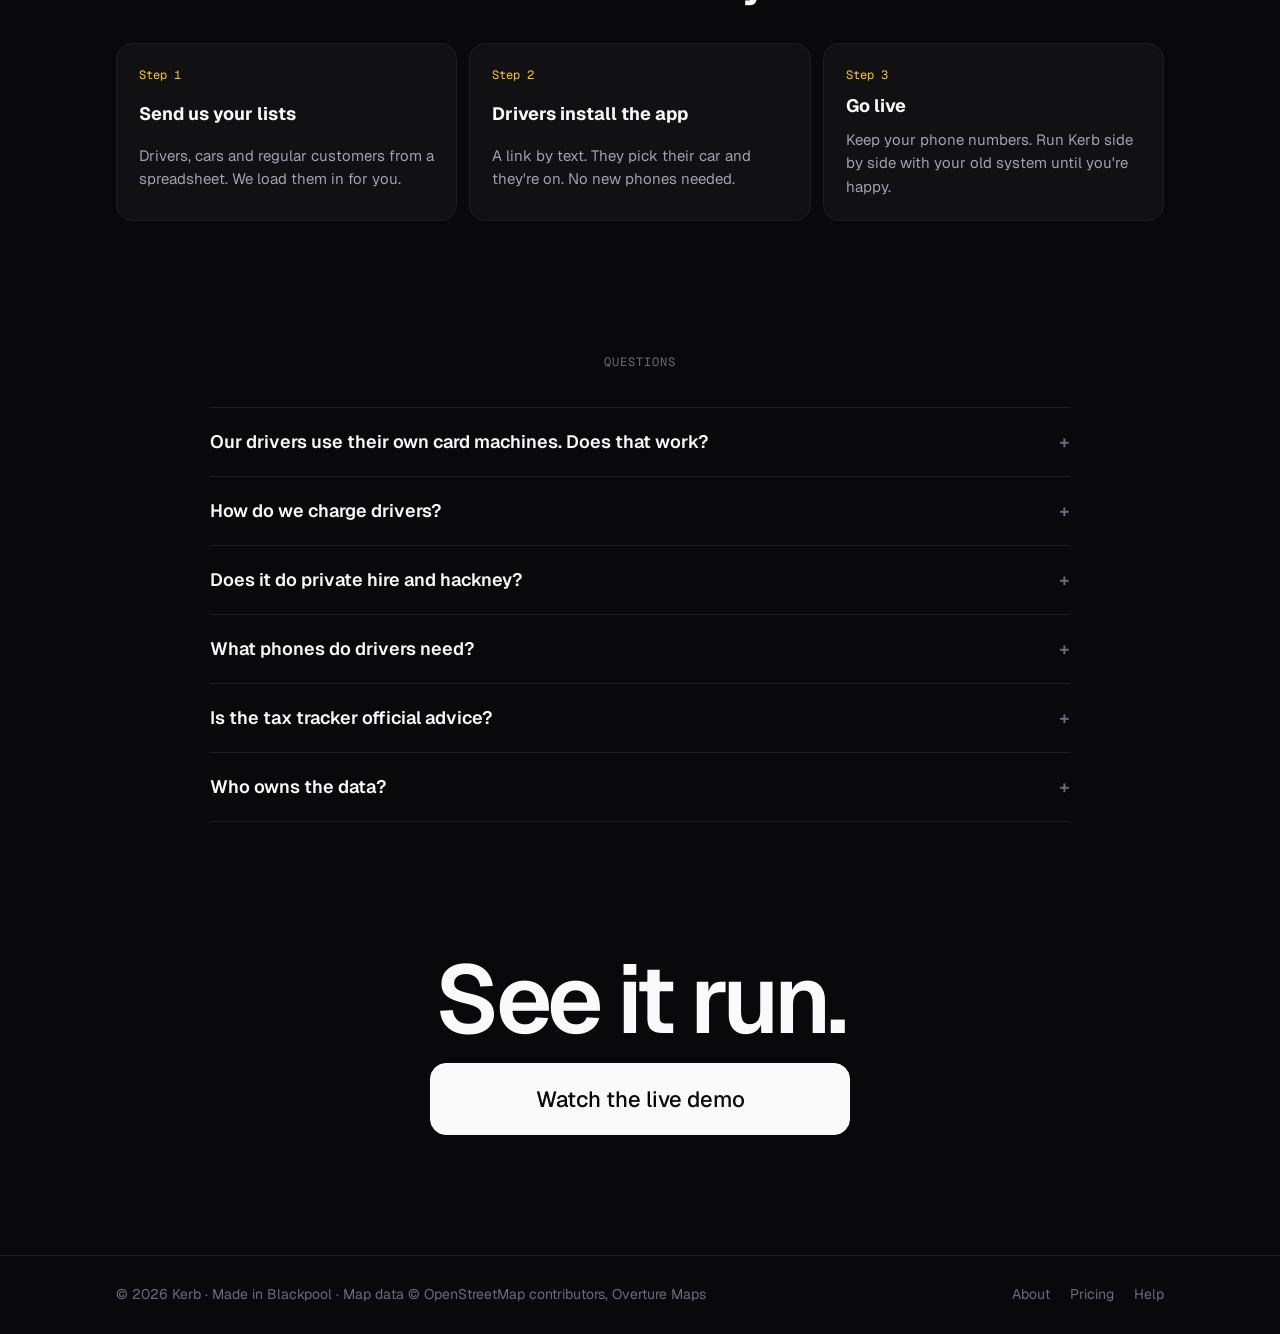
==== commit 63c743e4: "Kerb: real Blackpool map, road routing and top-down car icons Replace the drawn grid with OpenStreet" ====
--- a/kerb/index.html
+++ b/kerb/index.html
@@ -103,9 +103,9 @@
     <section id="features">
       <div class="sh"><span class="k">Everything in one system</span><h2>Three apps. One live picture.</h2></div>
       <div class="grid">
-        <div class="feat"><span class="fi">🗺️</span><h3>Live dispatch map</h3><p>Every car, every waiting job and every route on one map. Click a car to message it or see its day.</p></div>
+        <div class="feat"><span class="fi">🗺️</span><h3>Real street map</h3><p>Every Blackpool road, pier and place from OpenStreetMap. Cars follow real routes, turn with the road, and show their actual colour.</p></div>
         <div class="feat"><span class="fi">⚡</span><h3>Auto-dispatch</h3><p>First in the zone queue or nearest car, your choice. Offers time out and move on automatically.</p></div>
-        <div class="feat"><span class="fi">📞</span><h3>Fast phone bookings</h3><p>Type a number and returning customers fill in. Local places and street numbers autocomplete.</p></div>
+        <div class="feat"><span class="fi">📞</span><h3>Fast phone bookings</h3><p>Type a number and returning customers fill in. 2,500 real streets and 3,000 pubs, hotels and shops autocomplete.</p></div>
         <div class="feat"><span class="fi">💬</span><h3>Book by message</h3><p>Customers text "Tower to the airport at 8pm for 3" and get a price back. Reply YES to book.</p></div>
         <div class="feat"><span class="fi">📍</span><h3>Live tracking</h3><p>Customers see the car coming, the driver's name, car and reg, and a countdown.</p></div>
         <div class="feat"><span class="fi">💷</span><h3>Cash or card</h3><p>Drivers keep their own card machines. They tap Cash or Card at drop-off so the records match.</p></div>
@@ -182,7 +182,7 @@
 
 <footer>
   <div class="page">
-    <span>© 2026 Kerb · Made in Blackpool</span>
+    <span>© 2026 Kerb · Made in Blackpool · Map data © OpenStreetMap contributors, Overture Maps</span>
     <span class="fl"><a href="#why">About</a><a href="#pricing">Pricing</a><a href="#faq">Help</a></span>
   </div>
 </footer>
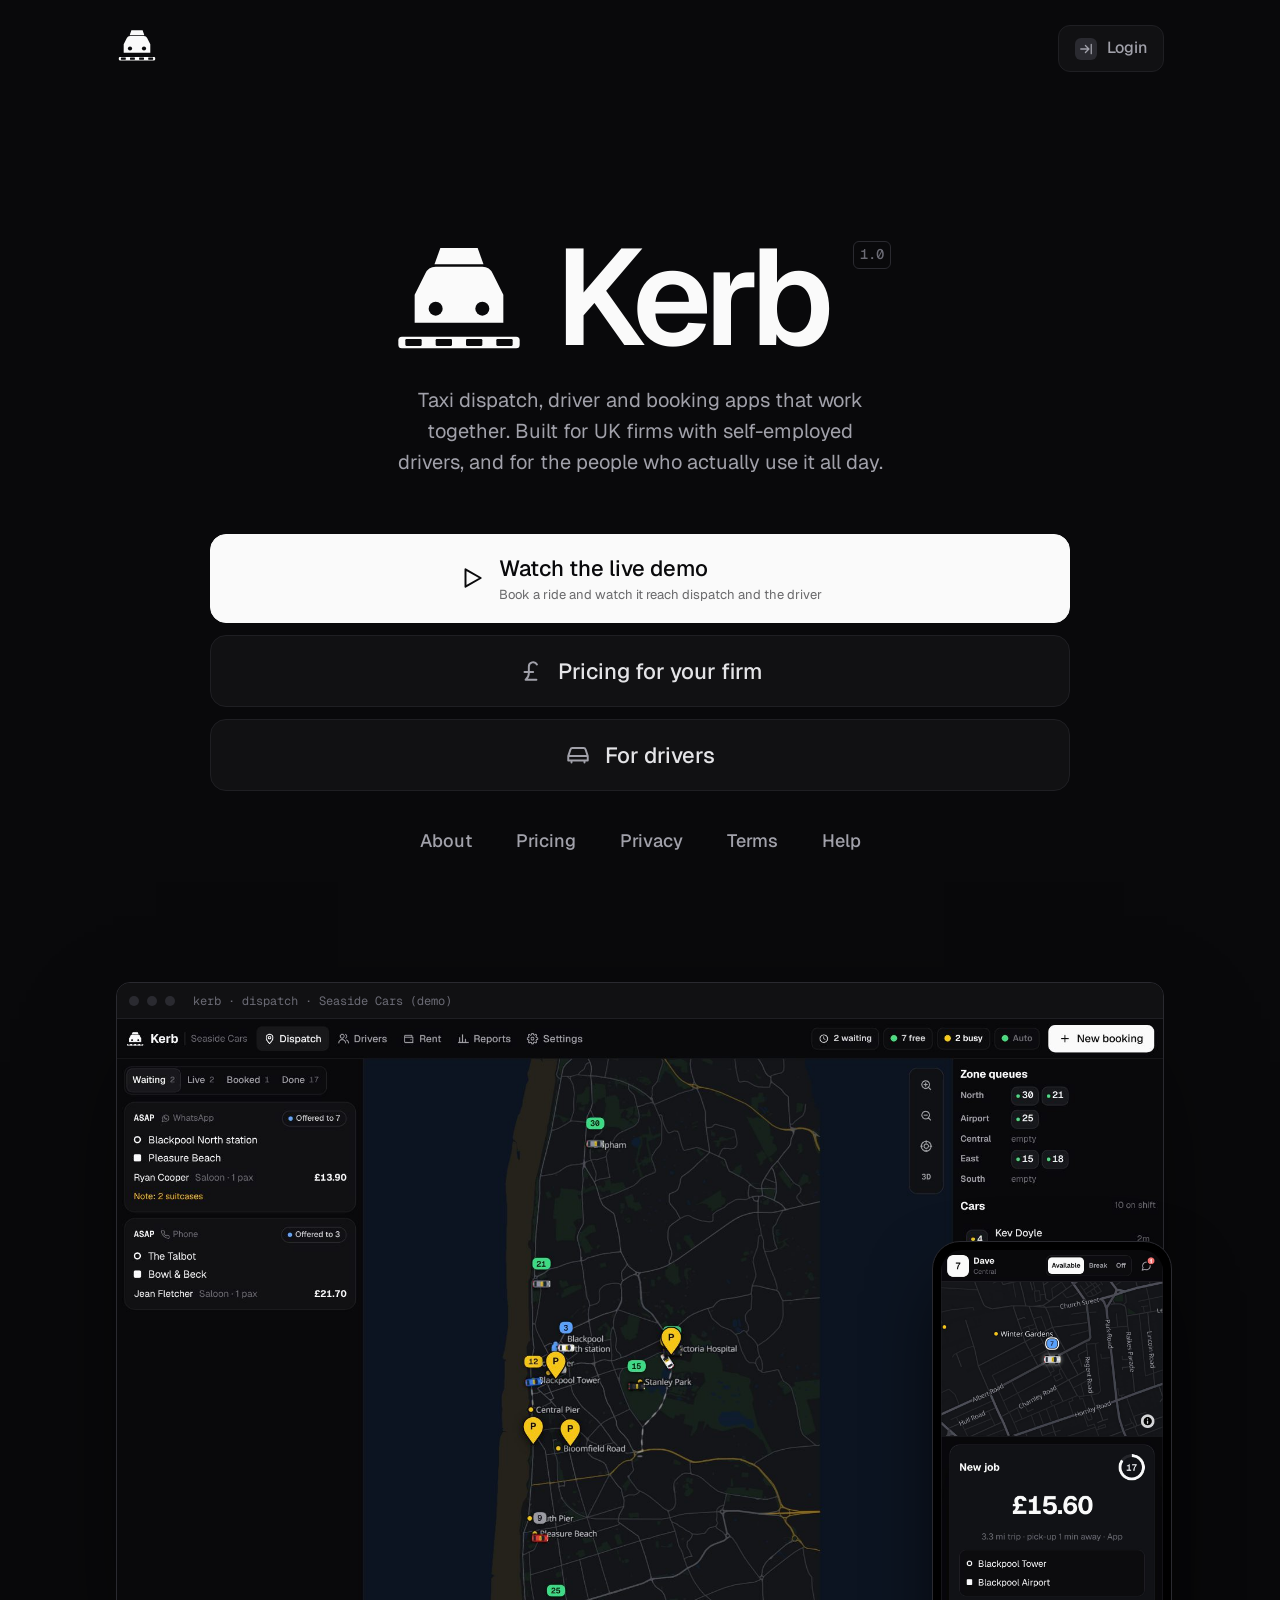
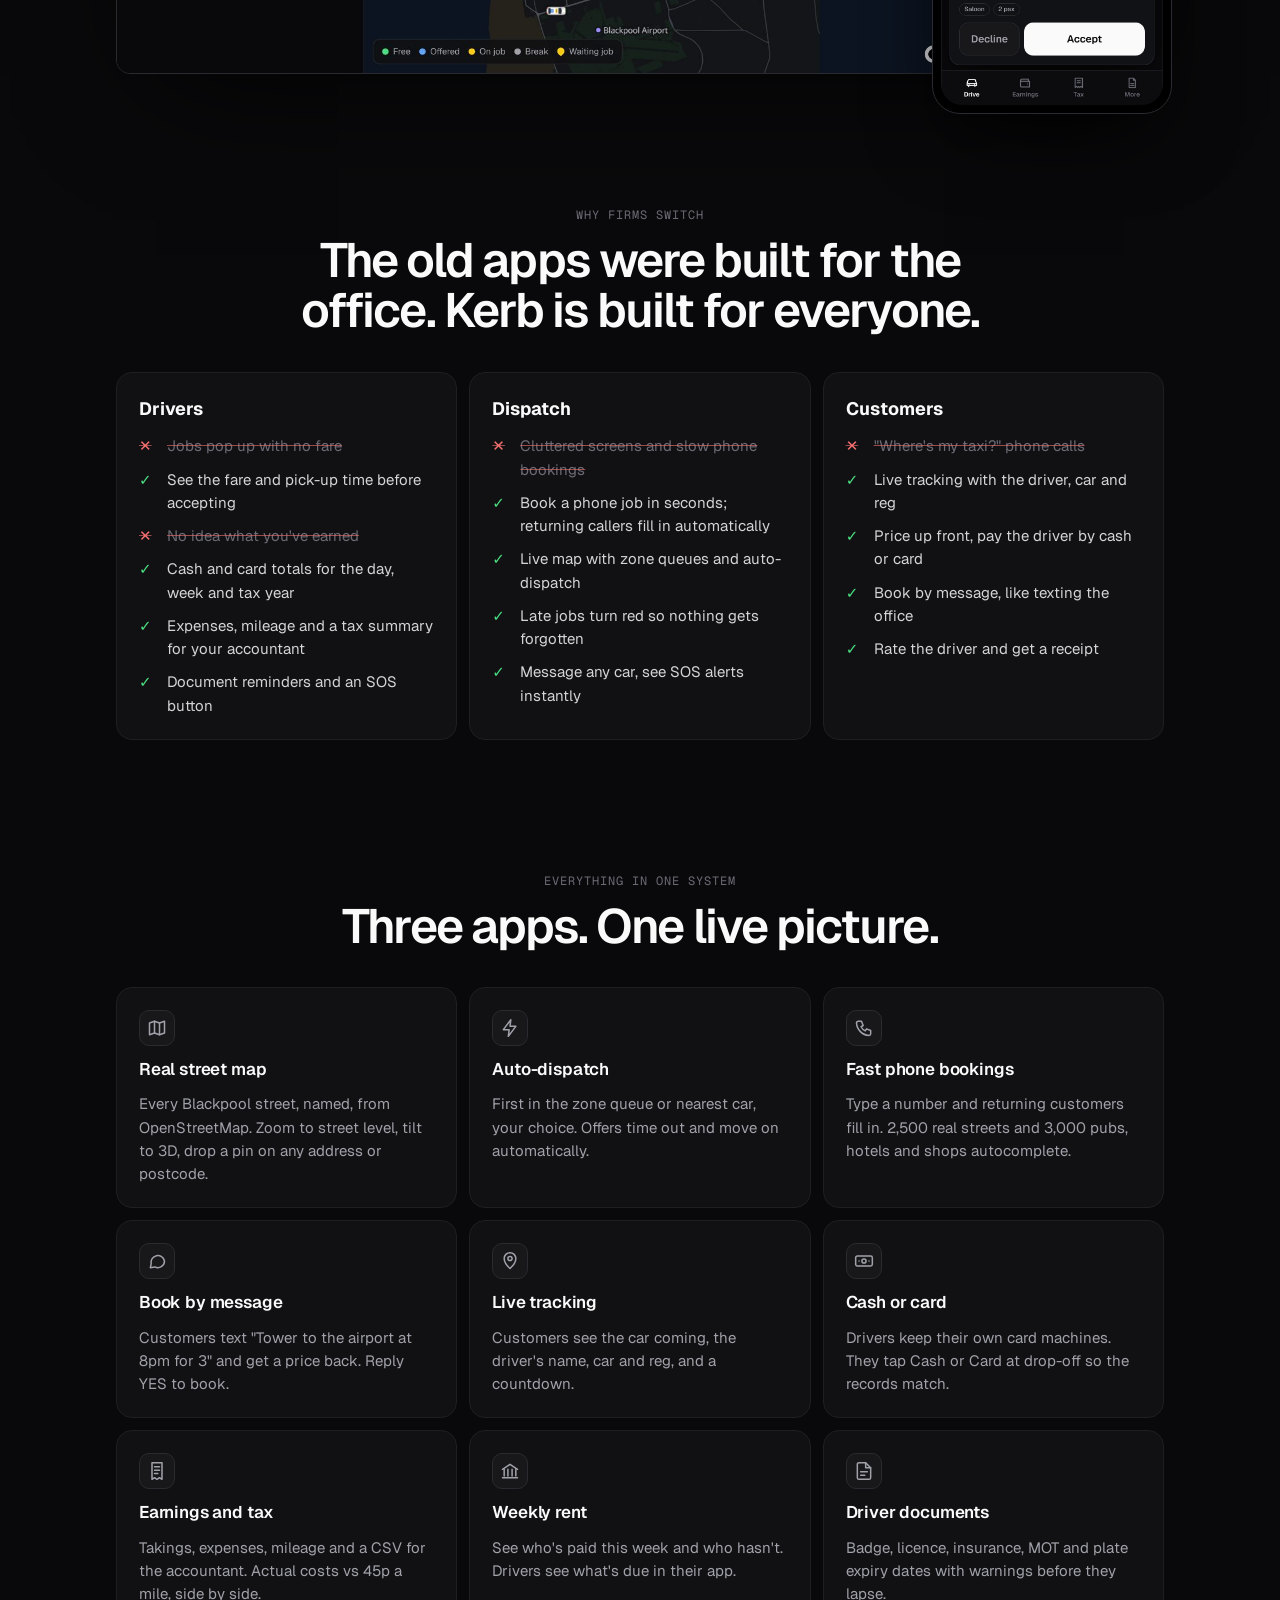
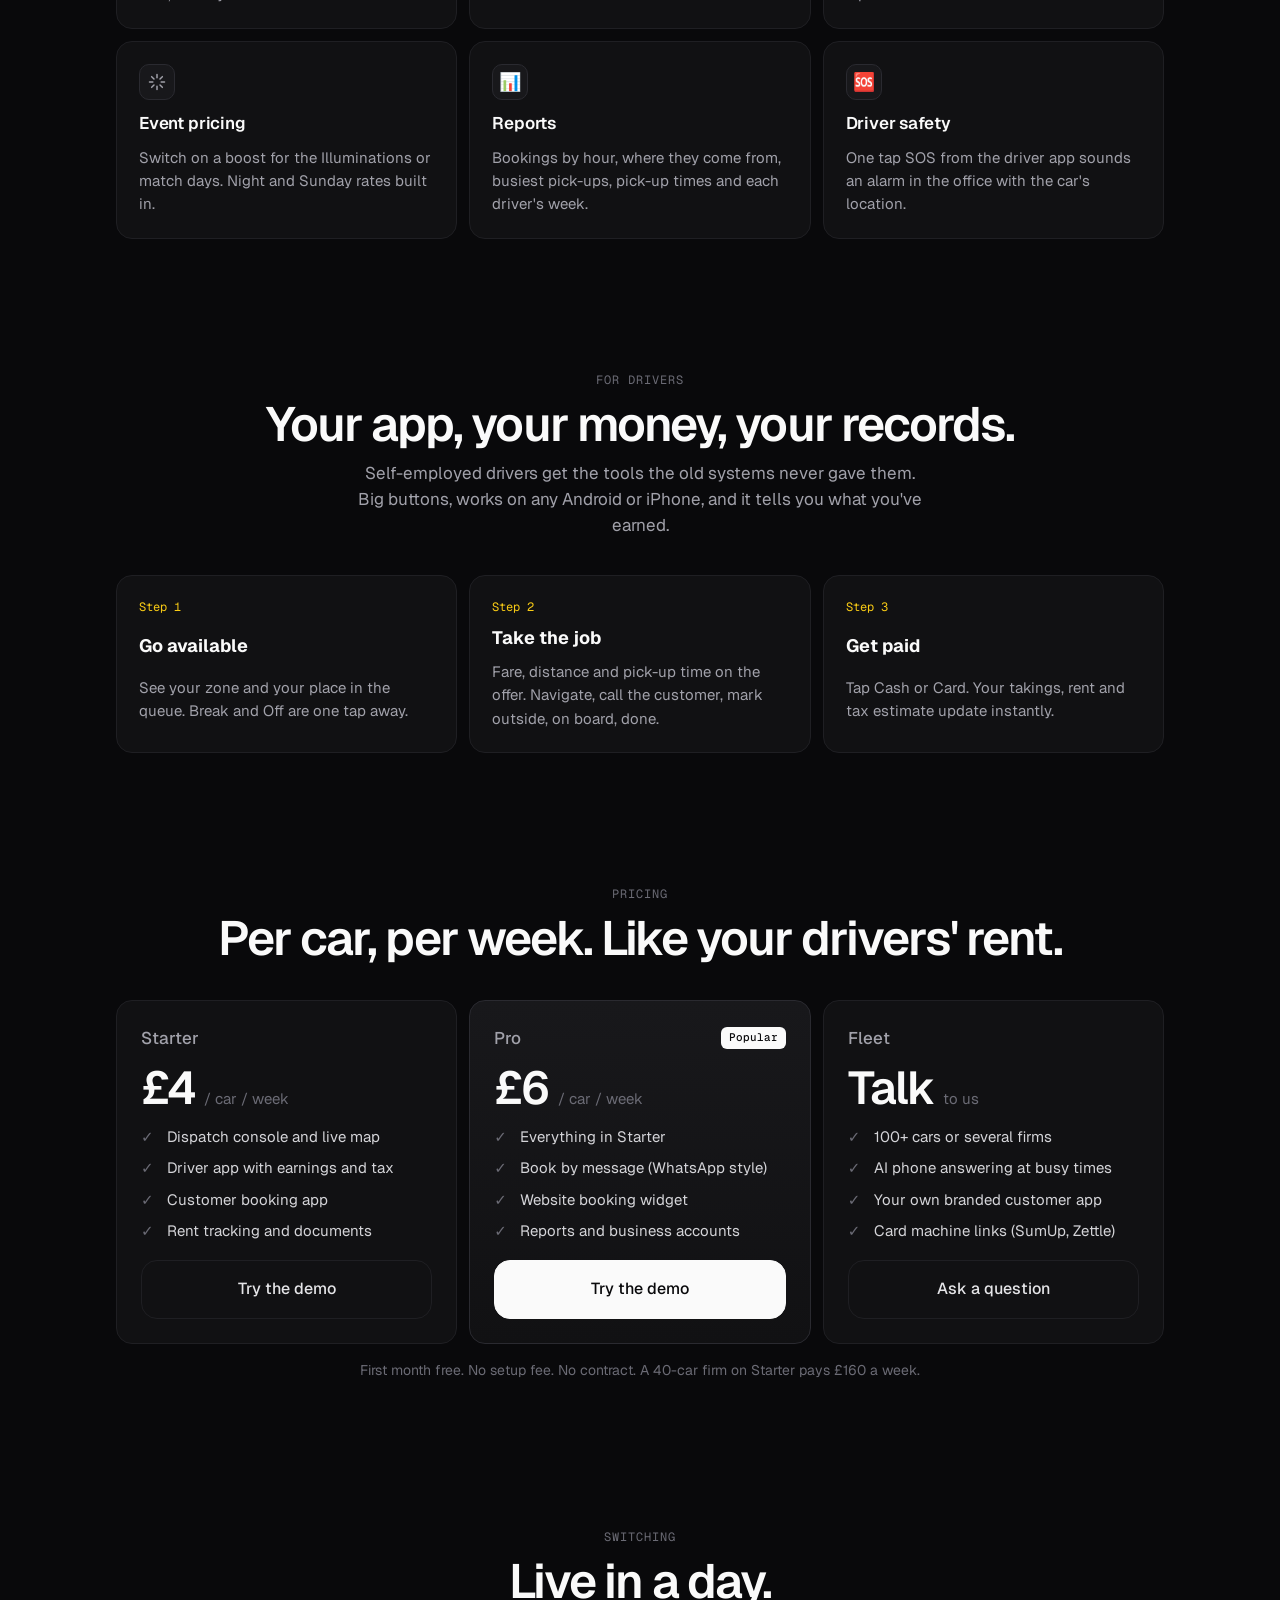
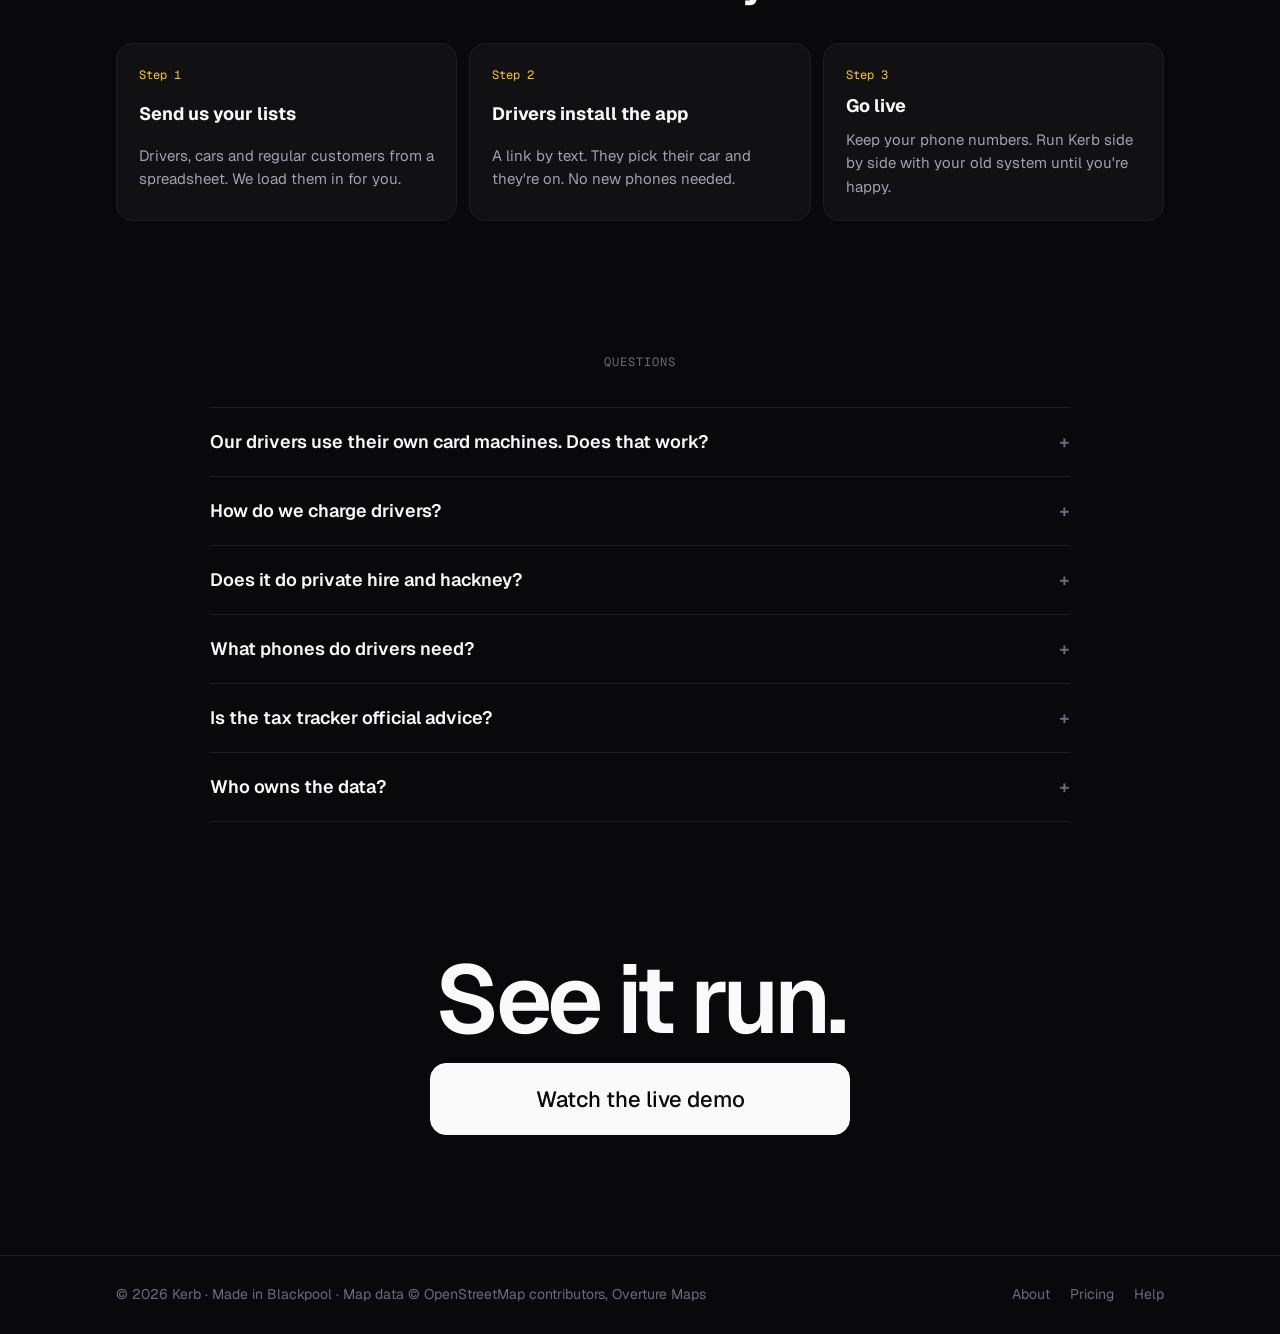
==== commit 70622012: "Kerb: live MapLibre street map, address and postcode search, pick on map, quieter UI Co-Authored-By:" ====
--- a/kerb/index.html
+++ b/kerb/index.html
@@ -103,16 +103,16 @@
     <section id="features">
       <div class="sh"><span class="k">Everything in one system</span><h2>Three apps. One live picture.</h2></div>
       <div class="grid">
-        <div class="feat"><span class="fi">🗺️</span><h3>Real street map</h3><p>Every Blackpool road, pier and place from OpenStreetMap. Cars follow real routes, turn with the road, and show their actual colour.</p></div>
-        <div class="feat"><span class="fi">⚡</span><h3>Auto-dispatch</h3><p>First in the zone queue or nearest car, your choice. Offers time out and move on automatically.</p></div>
-        <div class="feat"><span class="fi">📞</span><h3>Fast phone bookings</h3><p>Type a number and returning customers fill in. 2,500 real streets and 3,000 pubs, hotels and shops autocomplete.</p></div>
-        <div class="feat"><span class="fi">💬</span><h3>Book by message</h3><p>Customers text "Tower to the airport at 8pm for 3" and get a price back. Reply YES to book.</p></div>
-        <div class="feat"><span class="fi">📍</span><h3>Live tracking</h3><p>Customers see the car coming, the driver's name, car and reg, and a countdown.</p></div>
-        <div class="feat"><span class="fi">💷</span><h3>Cash or card</h3><p>Drivers keep their own card machines. They tap Cash or Card at drop-off so the records match.</p></div>
-        <div class="feat"><span class="fi">🧾</span><h3>Earnings and tax</h3><p>Takings, expenses, mileage and a CSV for the accountant. Actual costs vs 45p a mile, side by side.</p></div>
-        <div class="feat"><span class="fi">🏦</span><h3>Weekly rent</h3><p>See who's paid this week and who hasn't. Drivers see what's due in their app.</p></div>
-        <div class="feat"><span class="fi">📄</span><h3>Driver documents</h3><p>Badge, licence, insurance, MOT and plate expiry dates with warnings before they lapse.</p></div>
-        <div class="feat"><span class="fi">🎆</span><h3>Event pricing</h3><p>Switch on a boost for the Illuminations or match days. Night and Sunday rates built in.</p></div>
+        <div class="feat"><span class="fi"><svg viewBox="0 0 24 24" width="20" height="20" fill="none" stroke="currentColor" stroke-width="1.8" stroke-linecap="round" stroke-linejoin="round"><path d="M9 4 3 6v14l6-2 6 2 6-2V4l-6 2-6-2z"/><path d="M9 4v14M15 6v14"/></svg></span><h3>Real street map</h3><p>Every Blackpool street, named, from OpenStreetMap. Zoom to street level, tilt to 3D, drop a pin on any address or postcode.</p></div>
+        <div class="feat"><span class="fi"><svg viewBox="0 0 24 24" width="20" height="20" fill="none" stroke="currentColor" stroke-width="1.8" stroke-linecap="round" stroke-linejoin="round"><path d="M13 2 4 14h7l-1 8 9-12h-7l1-8z"/></svg></span><h3>Auto-dispatch</h3><p>First in the zone queue or nearest car, your choice. Offers time out and move on automatically.</p></div>
+        <div class="feat"><span class="fi"><svg viewBox="0 0 24 24" width="20" height="20" fill="none" stroke="currentColor" stroke-width="1.8" stroke-linecap="round" stroke-linejoin="round"><path d="M5 4h4l2 5-2.5 1.5a11 11 0 0 0 5 5L15 13l5 2v4a2 2 0 0 1-2 2A16 16 0 0 1 3 6a2 2 0 0 1 2-2z"/></svg></span><h3>Fast phone bookings</h3><p>Type a number and returning customers fill in. 2,500 real streets and 3,000 pubs, hotels and shops autocomplete.</p></div>
+        <div class="feat"><span class="fi"><svg viewBox="0 0 24 24" width="20" height="20" fill="none" stroke="currentColor" stroke-width="1.8" stroke-linecap="round" stroke-linejoin="round"><path d="M21 12a8 8 0 0 1-11.6 7.1L4 20l1-4.6A8 8 0 1 1 21 12z"/></svg></span><h3>Book by message</h3><p>Customers text "Tower to the airport at 8pm for 3" and get a price back. Reply YES to book.</p></div>
+        <div class="feat"><span class="fi"><svg viewBox="0 0 24 24" width="20" height="20" fill="none" stroke="currentColor" stroke-width="1.8" stroke-linecap="round" stroke-linejoin="round"><path d="M12 21s7-6.2 7-12a7 7 0 0 0-14 0c0 5.8 7 12 7 12z"/><circle cx="12" cy="9" r="2.5"/></svg></span><h3>Live tracking</h3><p>Customers see the car coming, the driver's name, car and reg, and a countdown.</p></div>
+        <div class="feat"><span class="fi"><svg viewBox="0 0 24 24" width="20" height="20" fill="none" stroke="currentColor" stroke-width="1.8" stroke-linecap="round" stroke-linejoin="round"><rect x="2" y="6" width="20" height="12" rx="2"/><circle cx="12" cy="12" r="2.5"/><path d="M6 12h.01M18 12h.01"/></svg></span><h3>Cash or card</h3><p>Drivers keep their own card machines. They tap Cash or Card at drop-off so the records match.</p></div>
+        <div class="feat"><span class="fi"><svg viewBox="0 0 24 24" width="20" height="20" fill="none" stroke="currentColor" stroke-width="1.8" stroke-linecap="round" stroke-linejoin="round"><path d="M6 2h12v20l-3-2-3 2-3-2-3 2V2z"/><path d="M9 7h6M9 11h6M9 15h4"/></svg></span><h3>Earnings and tax</h3><p>Takings, expenses, mileage and a CSV for the accountant. Actual costs vs 45p a mile, side by side.</p></div>
+        <div class="feat"><span class="fi"><svg viewBox="0 0 24 24" width="20" height="20" fill="none" stroke="currentColor" stroke-width="1.8" stroke-linecap="round" stroke-linejoin="round"><path d="M3 10 12 4l9 6"/><path d="M5 10v8M9.5 10v8M14.5 10v8M19 10v8M3 20h18"/></svg></span><h3>Weekly rent</h3><p>See who's paid this week and who hasn't. Drivers see what's due in their app.</p></div>
+        <div class="feat"><span class="fi"><svg viewBox="0 0 24 24" width="20" height="20" fill="none" stroke="currentColor" stroke-width="1.8" stroke-linecap="round" stroke-linejoin="round"><path d="M14 2H6a2 2 0 0 0-2 2v16a2 2 0 0 0 2 2h12a2 2 0 0 0 2-2V8z"/><path d="M14 2v6h6M8 13h8M8 17h5"/></svg></span><h3>Driver documents</h3><p>Badge, licence, insurance, MOT and plate expiry dates with warnings before they lapse.</p></div>
+        <div class="feat"><span class="fi"><svg viewBox="0 0 24 24" width="20" height="20" fill="none" stroke="currentColor" stroke-width="1.8" stroke-linecap="round" stroke-linejoin="round"><path d="M12 3v4M12 17v4M3 12h4M17 12h4M5.6 5.6l2.8 2.8M15.6 15.6l2.8 2.8M5.6 18.4l2.8-2.8M15.6 8.4l2.8-2.8"/></svg></span><h3>Event pricing</h3><p>Switch on a boost for the Illuminations or match days. Night and Sunday rates built in.</p></div>
         <div class="feat"><span class="fi">📊</span><h3>Reports</h3><p>Bookings by hour, where they come from, busiest pick-ups, pick-up times and each driver's week.</p></div>
         <div class="feat"><span class="fi">🆘</span><h3>Driver safety</h3><p>One tap SOS from the driver app sounds an alarm in the office with the car's location.</p></div>
       </div>
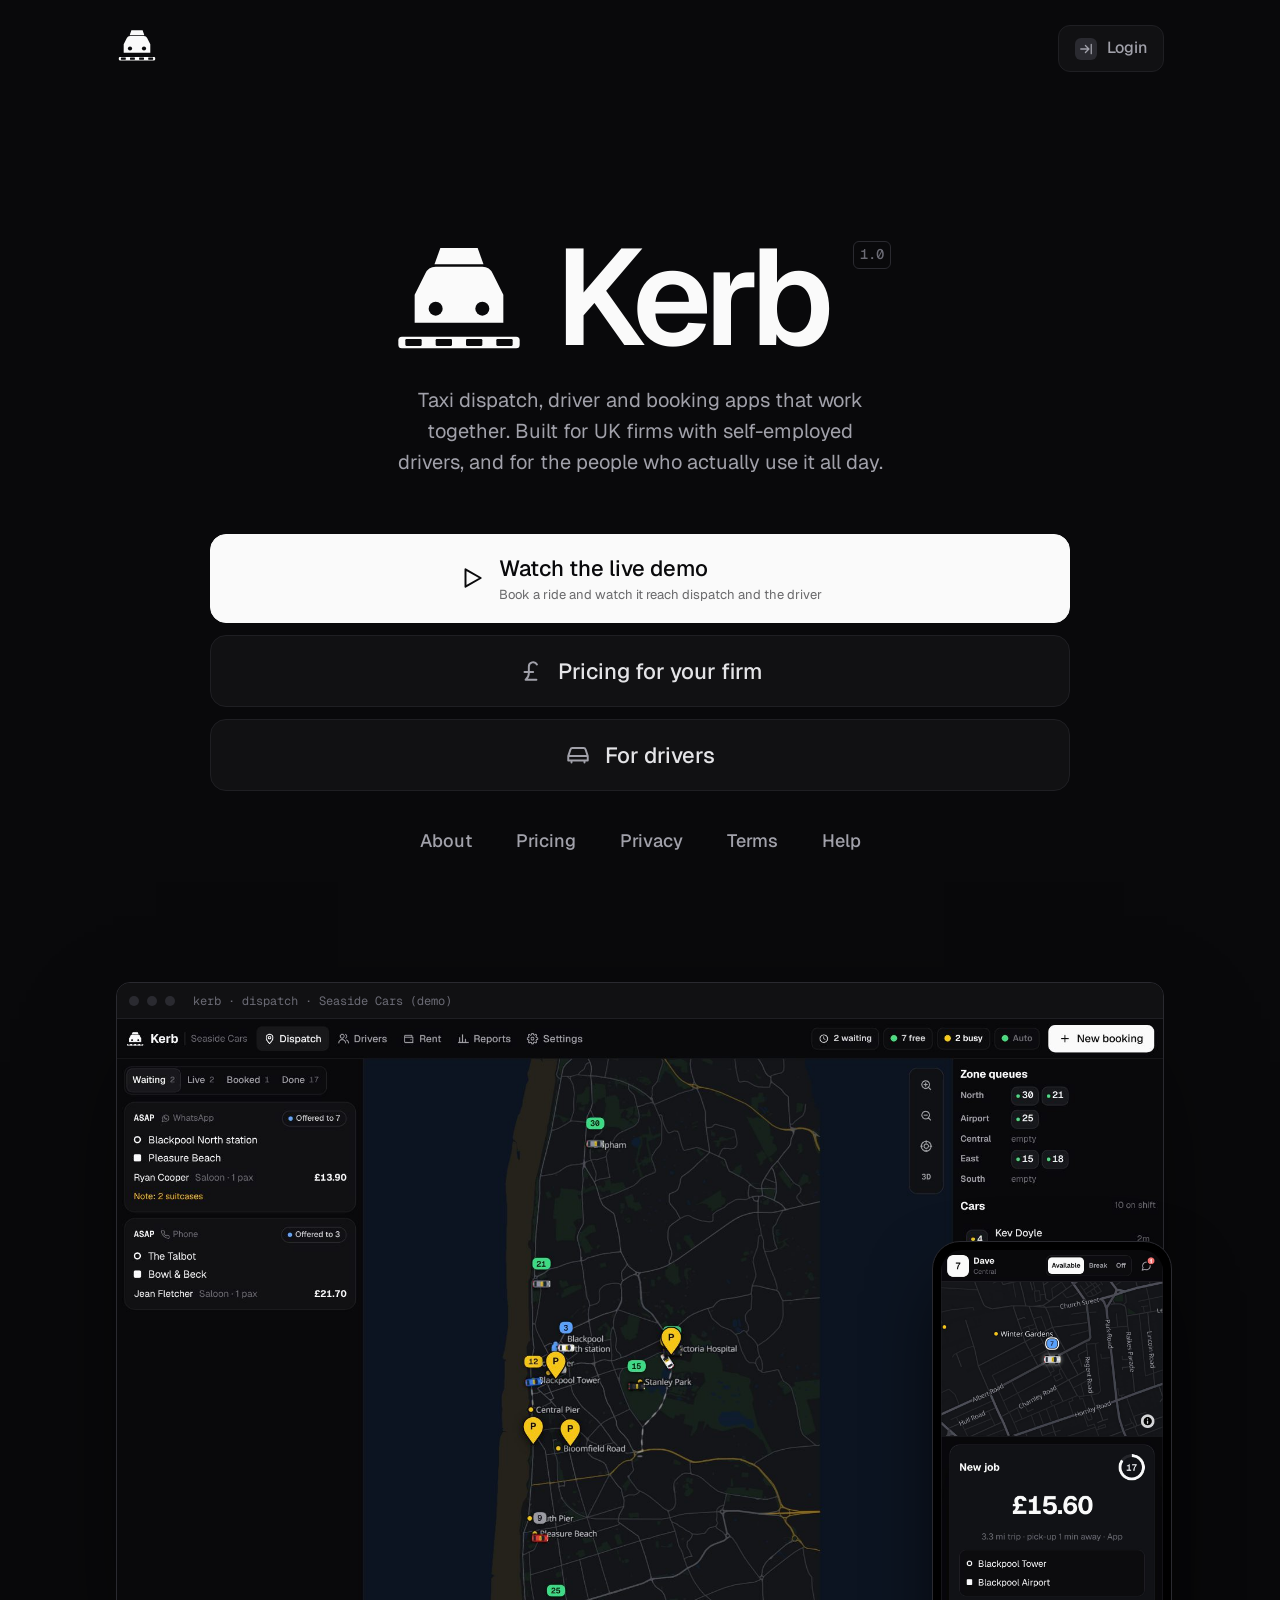
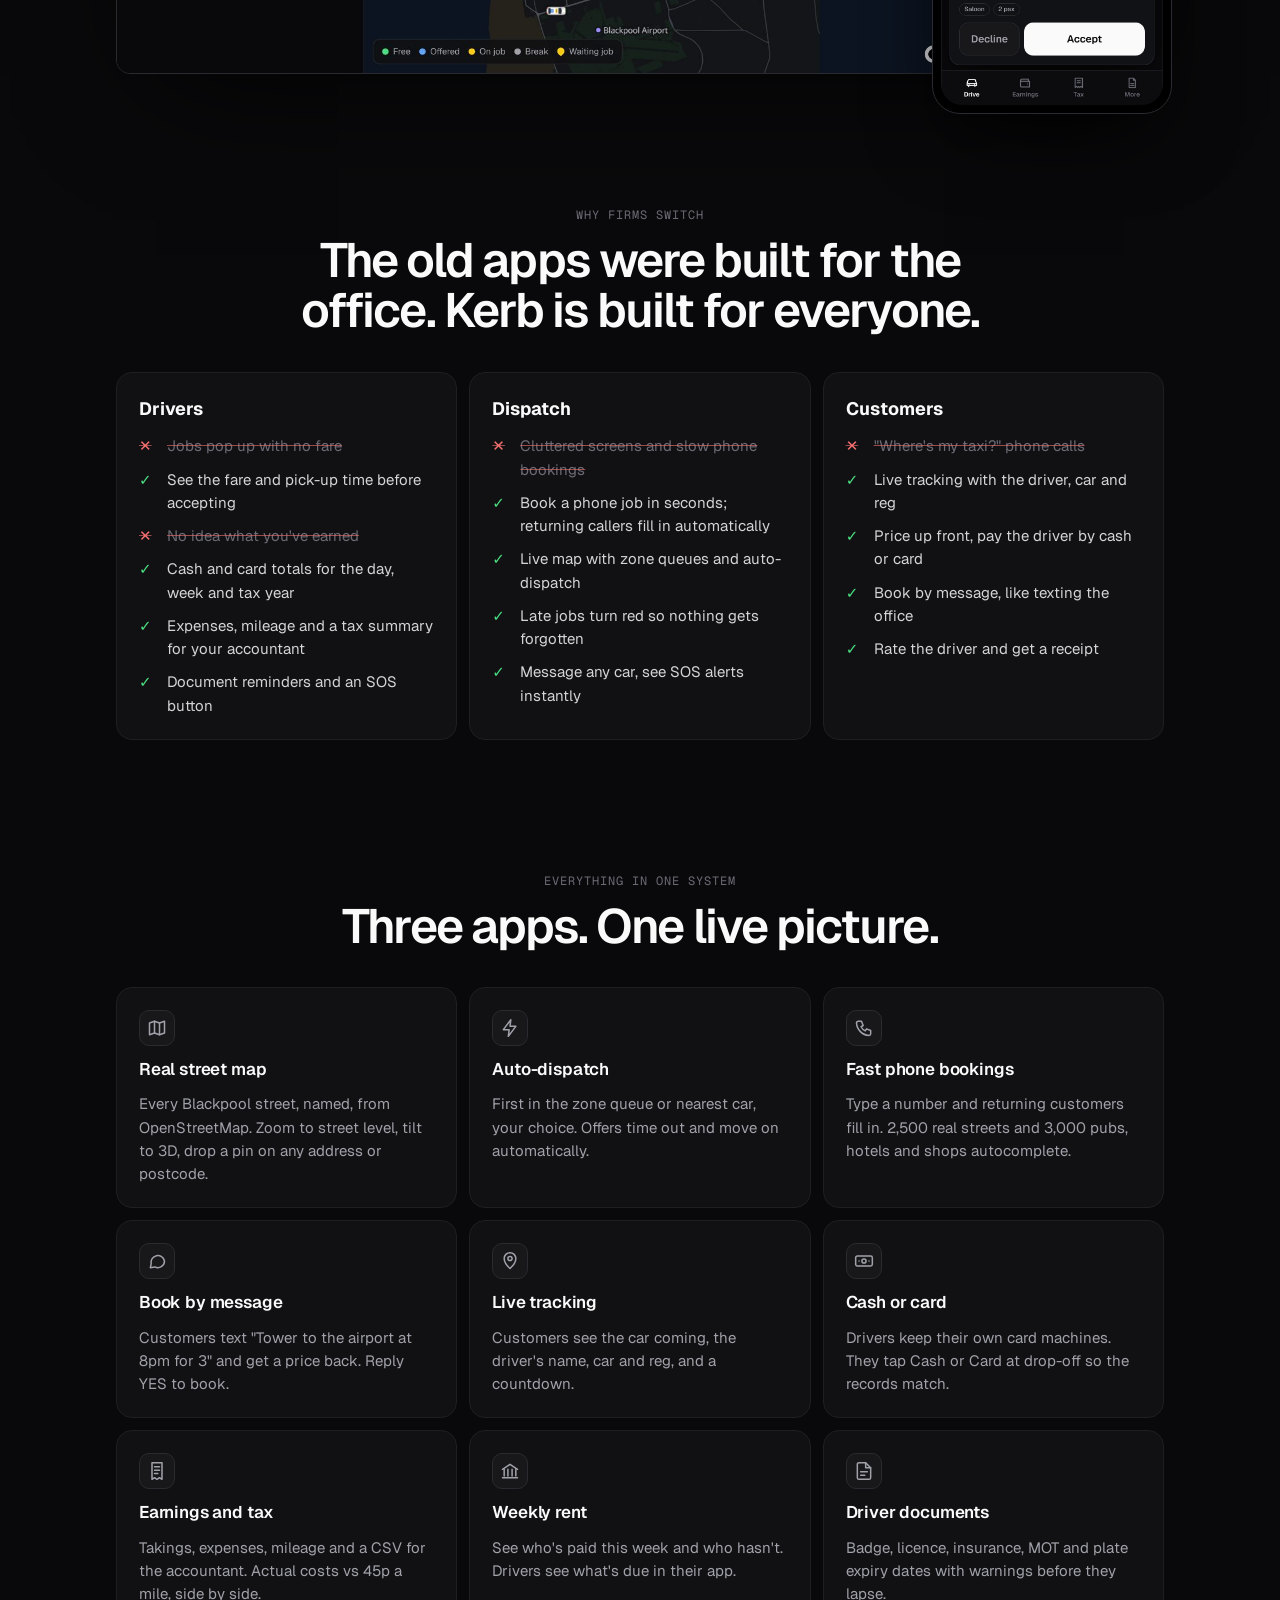
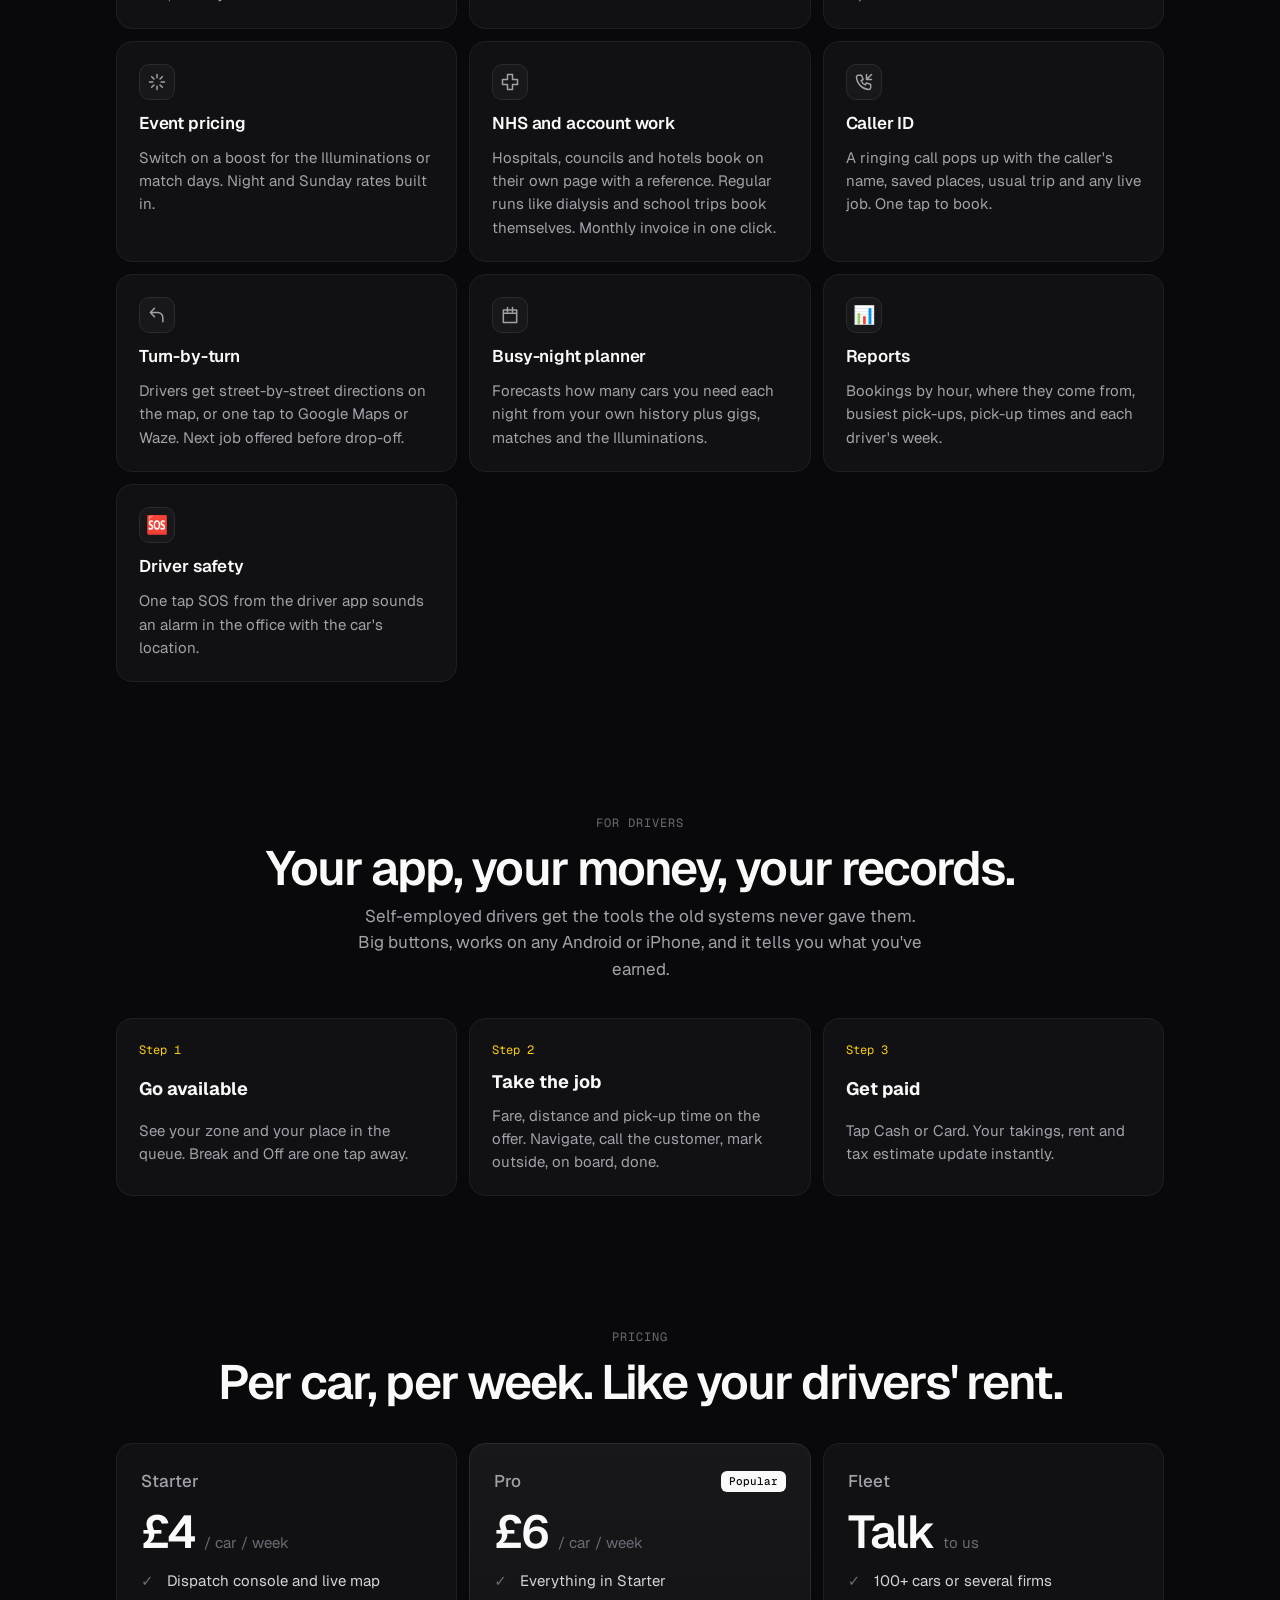
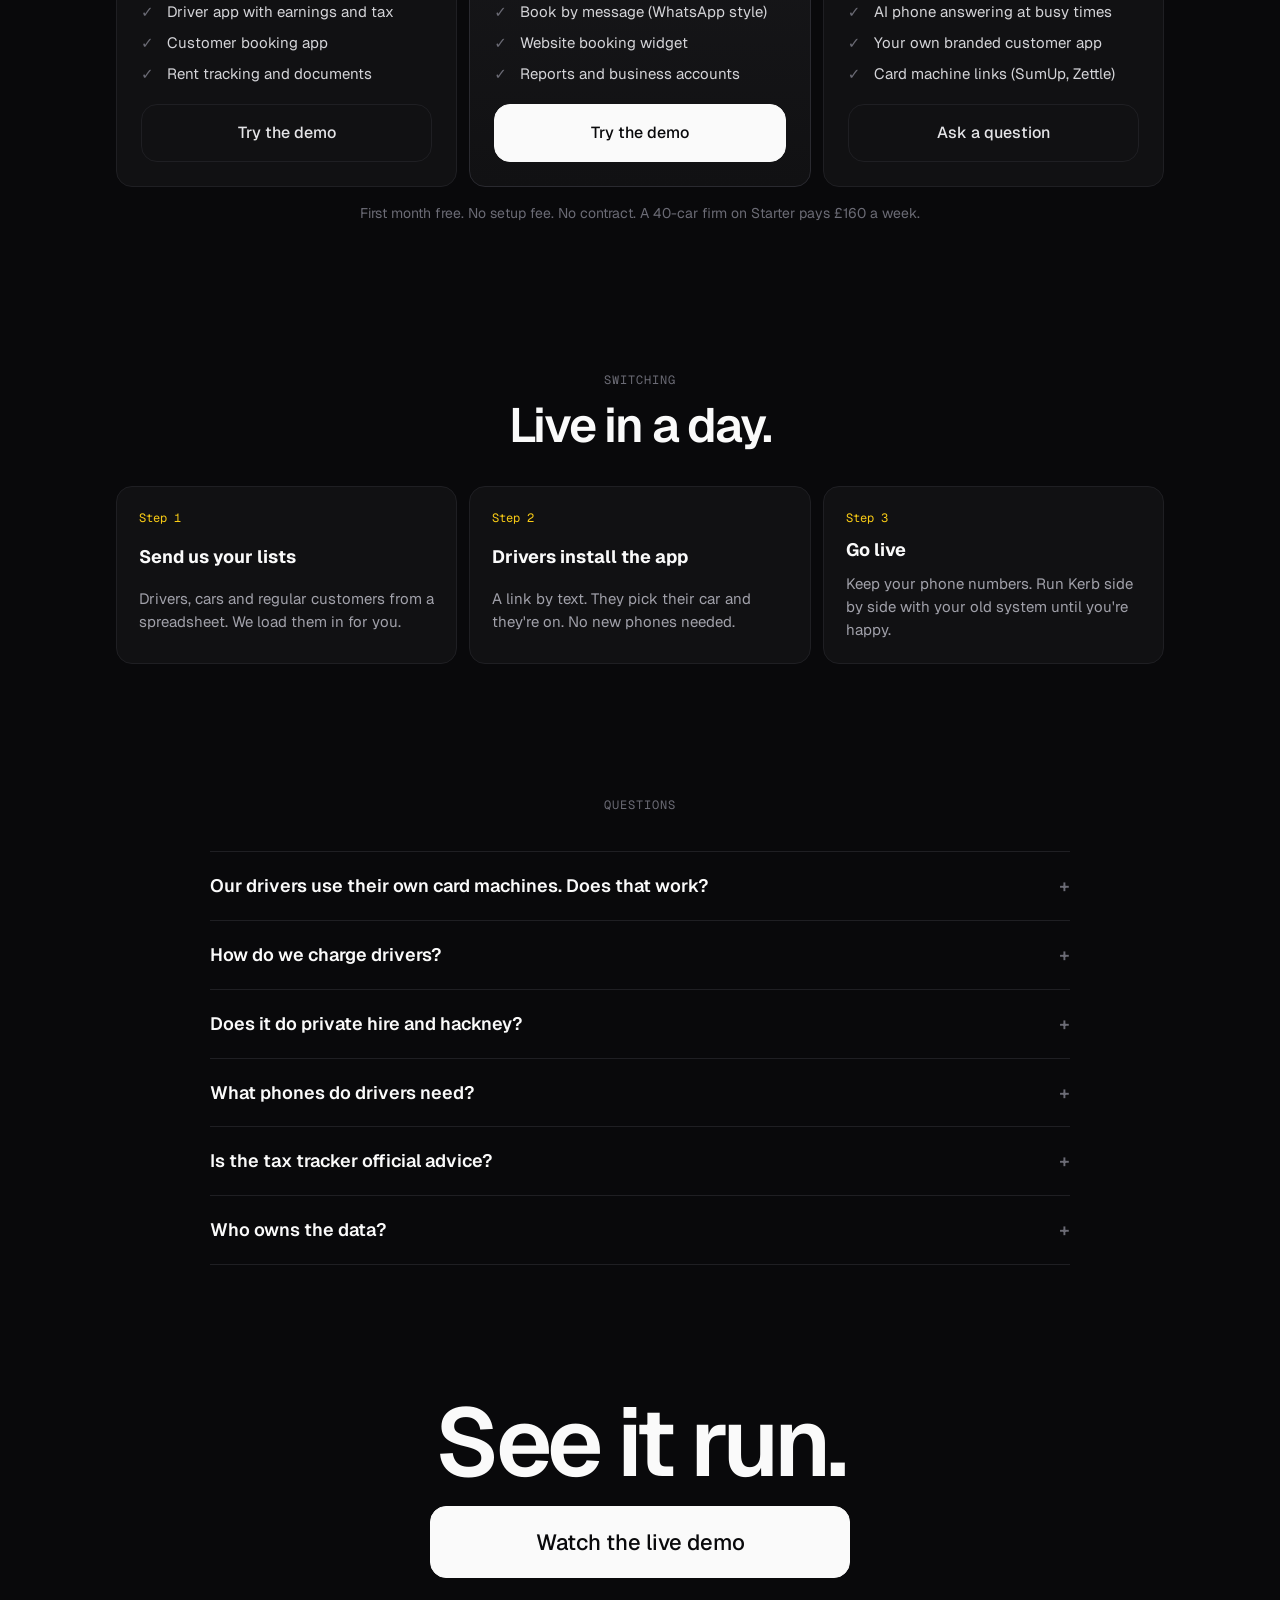
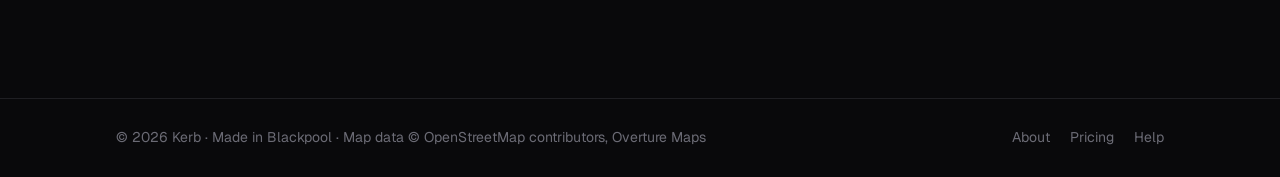
==== commit 55ec32ea: "Kerb: accounts (NHS), regular runs, caller ID, texts, trip sharing, saved places, turn-by-turn, hot " ====
--- a/kerb/index.html
+++ b/kerb/index.html
@@ -113,6 +113,10 @@
         <div class="feat"><span class="fi"><svg viewBox="0 0 24 24" width="20" height="20" fill="none" stroke="currentColor" stroke-width="1.8" stroke-linecap="round" stroke-linejoin="round"><path d="M3 10 12 4l9 6"/><path d="M5 10v8M9.5 10v8M14.5 10v8M19 10v8M3 20h18"/></svg></span><h3>Weekly rent</h3><p>See who's paid this week and who hasn't. Drivers see what's due in their app.</p></div>
         <div class="feat"><span class="fi"><svg viewBox="0 0 24 24" width="20" height="20" fill="none" stroke="currentColor" stroke-width="1.8" stroke-linecap="round" stroke-linejoin="round"><path d="M14 2H6a2 2 0 0 0-2 2v16a2 2 0 0 0 2 2h12a2 2 0 0 0 2-2V8z"/><path d="M14 2v6h6M8 13h8M8 17h5"/></svg></span><h3>Driver documents</h3><p>Badge, licence, insurance, MOT and plate expiry dates with warnings before they lapse.</p></div>
         <div class="feat"><span class="fi"><svg viewBox="0 0 24 24" width="20" height="20" fill="none" stroke="currentColor" stroke-width="1.8" stroke-linecap="round" stroke-linejoin="round"><path d="M12 3v4M12 17v4M3 12h4M17 12h4M5.6 5.6l2.8 2.8M15.6 15.6l2.8 2.8M5.6 18.4l2.8-2.8M15.6 8.4l2.8-2.8"/></svg></span><h3>Event pricing</h3><p>Switch on a boost for the Illuminations or match days. Night and Sunday rates built in.</p></div>
+        <div class="feat"><span class="fi"><svg viewBox="0 0 24 24" width="20" height="20" fill="none" stroke="currentColor" stroke-width="1.8" stroke-linecap="round" stroke-linejoin="round"><path d="M9 3h6v6h6v6h-6v6H9v-6H3V9h6z"/></svg></span><h3>NHS and account work</h3><p>Hospitals, councils and hotels book on their own page with a reference. Regular runs like dialysis and school trips book themselves. Monthly invoice in one click.</p></div>
+        <div class="feat"><span class="fi"><svg viewBox="0 0 24 24" width="20" height="20" fill="none" stroke="currentColor" stroke-width="1.8" stroke-linecap="round" stroke-linejoin="round"><path d="M5 4h4l2 5-2.5 1.5a11 11 0 0 0 5 5L15 13l5 2v4a2 2 0 0 1-2 2A16 16 0 0 1 3 6a2 2 0 0 1 2-2zM15 3v6h6M21 3l-6 6"/></svg></span><h3>Caller ID</h3><p>A ringing call pops up with the caller's name, saved places, usual trip and any live job. One tap to book.</p></div>
+        <div class="feat"><span class="fi"><svg viewBox="0 0 24 24" width="20" height="20" fill="none" stroke="currentColor" stroke-width="1.8" stroke-linecap="round" stroke-linejoin="round"><path d="M9 4 4 9l5 5M4 9h9a6 6 0 0 1 6 6v5"/></svg></span><h3>Turn-by-turn</h3><p>Drivers get street-by-street directions on the map, or one tap to Google Maps or Waze. Next job offered before drop-off.</p></div>
+        <div class="feat"><span class="fi"><svg viewBox="0 0 24 24" width="20" height="20" fill="none" stroke="currentColor" stroke-width="1.8" stroke-linecap="round" stroke-linejoin="round"><path d="M4 6h16v15H4zM4 10h16M9 3v5M15 3v5"/></svg></span><h3>Busy-night planner</h3><p>Forecasts how many cars you need each night from your own history plus gigs, matches and the Illuminations.</p></div>
         <div class="feat"><span class="fi">📊</span><h3>Reports</h3><p>Bookings by hour, where they come from, busiest pick-ups, pick-up times and each driver's week.</p></div>
         <div class="feat"><span class="fi">🆘</span><h3>Driver safety</h3><p>One tap SOS from the driver app sounds an alarm in the office with the car's location.</p></div>
       </div>
